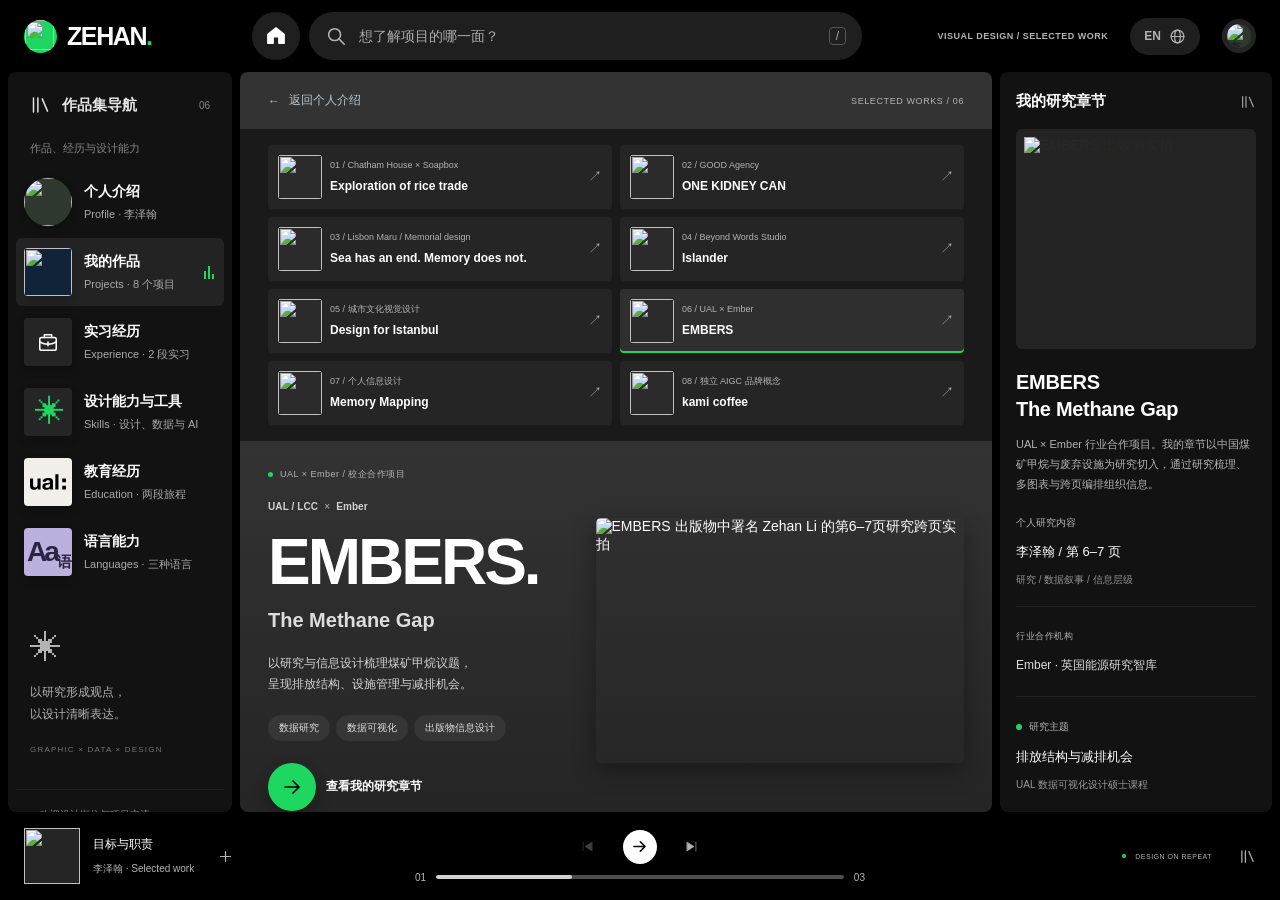
==== ember.html @ 8fc34db2 "Publish portfolio HTML, styles and interactions for GitHub Pages" ====
<!doctype html>
<html lang="zh-CN">
<head>
  <meta charset="UTF-8"><meta name="viewport" content="width=device-width, initial-scale=1">
  <meta name="theme-color" content="#121212">
  <meta name="description" content="EMBERS — The Methane Gap：UAL × Ember 行业合作项目。李泽翰研究中国煤矿甲烷与废弃设施议题，通过比例图、分类比较和地图，组织出版物第6–7页的信息叙事与跨页呈现。">
  <title>EMBERS · Ember 合作信息设计 — 李泽翰</title>
  <link rel="icon" href="./favicon.svg" type="image/svg+xml">
  <link rel="stylesheet" href="./style.css"><link rel="stylesheet" href="./work.css">
  <link rel="stylesheet" href="./spotify.css">
</head>
<body class="work-page ember-project" data-project="ember">
<svg class="icon-defs" xmlns="http://www.w3.org/2000/svg" aria-hidden="true"><defs>
<symbol id="i-home" viewBox="0 0 24 24"><path d="m3 10 9-7 9 7v10H15v-7H9v7H3Z"/></symbol>
<symbol id="i-search" viewBox="0 0 24 24"><circle cx="10.5" cy="10.5" r="6.5"/><path d="m16 16 5 5"/></symbol>
<symbol id="i-arrow" viewBox="0 0 24 24"><path d="M5 12h14m-6-6 6 6-6 6"/></symbol>
<symbol id="i-library" viewBox="0 0 24 24"><path d="M4 4v16M9 4v16m5-15 6 14"/></symbol>
<symbol id="i-globe" viewBox="0 0 24 24"><circle cx="12" cy="12" r="9"/><ellipse cx="12" cy="12" rx="4" ry="9"/><path d="M3 12h18"/></symbol>
<symbol id="i-plus" viewBox="0 0 24 24"><path d="M12 5v14M5 12h14"/></symbol>
<symbol id="i-check" viewBox="0 0 24 24"><path d="m5 12 4 4L19 6"/></symbol>
<symbol id="i-download" viewBox="0 0 24 24"><path d="M12 3v12m-5-5 5 5 5-5M4 16v5h16v-5"/></symbol>
<symbol id="i-share" viewBox="0 0 24 24"><path d="M12 16V3m-5 5 5-5 5 5M4 12v9h16v-9"/></symbol>
<symbol id="i-prev" viewBox="0 0 24 24"><path d="M5 5v14m14-14L8 12l11 7Z"/></symbol>
<symbol id="i-next" viewBox="0 0 24 24"><path d="M19 5v14M5 5l11 7-11 7Z"/></symbol>
<symbol id="i-education" viewBox="0 0 24 24"><path d="m2 9 10-5 10 5-10 5Zm4 3v6q6 4 12 0v-6m4-3v8"/></symbol>
<symbol id="i-person" viewBox="0 0 24 24"><circle cx="12" cy="7" r="4"/><path d="M4 21v-2a8 8 0 0 1 16 0v2"/></symbol>
<symbol id="i-briefcase" viewBox="0 0 24 24"><rect x="3" y="7" width="18" height="14" rx="2"/><path d="M8 7V4h8v3M3 12q9 5 18 0M12 12v4"/></symbol>
</defs></svg>
<a class="skip-link" href="#main">跳至主要内容</a>
<header class="topbar">
  <a class="wordmark" href="./index.html#profile" aria-label="李泽翰，首页"><span class="brand-disc"><img src="./assets/li-zehan-line-logo.png" alt="" width="1254" height="1254"></span>ZEHAN<span class="brand-dot">.</span></a>
  <div class="top-center"><a class="icon-button home-button" href="./index.html#profile" aria-label="回到个人档案"><svg><use href="#i-home"/></svg></a>
  <div class="search-wrap"><svg><use href="#i-search"/></svg><input id="search" type="search" placeholder="搜索作品、能力或联系方式" aria-label="搜索个人档案" autocomplete="off"><kbd>/</kbd><div id="search-results" class="search-results" hidden></div></div></div>
  <div class="top-right"><span class="edition">VISUAL DESIGN / SELECTED WORK</span><button id="language-toggle" class="language-toggle" aria-label="Switch to English">EN <svg><use href="#i-globe"/></svg></button><a class="mini-avatar" href="./index.html#profile" aria-label="个人档案"><img src="./assets/li-zehan-portrait.png" alt="李泽翰" width="1080" height="1208" decoding="async"></a></div>
</header>
<div class="workspace">
<aside class="sidebar" aria-label="网站导航">
  <div class="library-heading"><svg><use href="#i-library"/></svg><span data-en="Portfolio">作品集导航</span><span class="collection-count">06</span></div>
  <div class="sidebar-label" data-en="PORTFOLIO INDEX">作品、经历与设计能力</div>
  <nav class="collection-nav">
    <a href="./index.html#profile" class="collection-item" data-section="profile"><span class="nav-art nav-profile"><img src="./assets/li-zehan-portrait.png" alt="" width="1080" height="1208" decoding="async"></span><span><strong data-en="Profile">个人介绍</strong><small data-en="Profile · Li Zehan">Profile · 李泽翰</small></span></a>
    <a href="./work.html" class="collection-item active" aria-current="page"><span class="nav-art nav-work"><img src="./assets/virtual-water-overview.png" alt=""></span><span><strong data-en="Selected works">我的作品</strong><small data-en="Projects · 8 projects">Projects · 8 个项目</small></span><span class="equalizer" aria-hidden="true"><i></i><i></i><i></i></span></a>
    <a href="./index.html#experience" class="collection-item" data-section="experience"><span class="nav-art nav-experience"><svg aria-hidden="true"><use href="#i-briefcase"/></svg></span><span><strong data-en="Internships">实习经历</strong><small data-en="Experience · 2 roles">Experience · 2 段实习</small></span></a>
    <a href="./index.html#skills" class="collection-item" data-section="skills"><span class="nav-art nav-skills">✳</span><span><strong data-en="Capabilities &amp; tools">设计能力与工具</strong><small data-en="Skills · Design, data & AI">Skills · 设计、数据与 AI</small></span></a>
    <a href="./index.html#education" class="collection-item" data-section="education"><span class="nav-art nav-education nav-ual-official"><img src="./assets/ual-official.svg" alt="UAL"></span><span><strong data-en="Education">教育经历</strong><small data-en="Education · 2 chapters">Education · 两段旅程</small></span></a>
    <a href="./index.html#languages" class="collection-item" data-section="languages"><span class="nav-art nav-languages">Aa<span>语</span></span><span><strong data-en="Languages">语言能力</strong><small data-en="Languages · 3 languages">Languages · 三种语言</small></span></a>
  </nav>
  <div class="sidebar-note"><span class="small-asterisk">✳</span><p data-en="Research-led ideas. Clear visual communication.">以研究形成观点，<br>以设计清晰表达。</p><span>GRAPHIC × DATA × DESIGN</span></div>
  <div class="sidebar-bottom"><span class="live-dot"></span><span data-en="Open to design opportunities.">欢迎设计岗位与项目交流。</span></div>
</aside>
<main id="main" class="main-panel work-main" tabindex="-1">
  <header class="work-page-header"><a href="./index.html" class="back-link"><span>←</span><span data-en="Back to profile">返回个人介绍</span></a><span>SELECTED WORKS / 06</span></header>
<nav id="projects" class="project-switcher" aria-label="作品项目选择"><a href="./work.html"><img src="./assets/virtual-water-overview.png" alt="" width="48" height="48"><span><small>01 / Chatham House × Soapbox</small><strong>Exploration of rice trade</strong></span><span class="project-switch-arrow" aria-hidden="true">↗</span></a><a href="./good-agency.html"><img src="./assets/one-kidney-can-graduate-poster.png" alt="" width="48" height="48"><span><small>02 / GOOD Agency</small><strong>ONE KIDNEY CAN</strong></span><span class="project-switch-arrow" aria-hidden="true">↗</span></a><a href="./lisbon-maru.html"><img src="./assets/lisbon-maru-print-collection-transparent.png" alt="" width="48" height="48"><span><small>03 / Lisbon Maru / Memorial design</small><strong>Sea has an end. Memory does not.</strong></span><span class="project-switch-arrow" aria-hidden="true">↗</span></a><a href="./islander.html"><img src="./assets/islander-cover.png" alt="" width="48" height="48"><span><small>04 / Beyond Words Studio</small><strong>Islander</strong></span><span class="project-switch-arrow" aria-hidden="true">↗</span></a><a href="./istanbul.html"><img src="./assets/istanbul-pattern-system.png" alt="" width="48" height="48"><span><small data-en="05 / Cultural visual design">05 / 城市文化视觉设计</small><strong>Design for Istanbul</strong></span><span class="project-switch-arrow" aria-hidden="true">↗</span></a><a href="./ember.html" class="active" aria-current="page"><img src="./assets/ember-research-spread.png" alt="" width="48" height="48"><span><small data-en="06 / UAL × Ember">06 / UAL × Ember</small><strong>EMBERS</strong></span><span class="project-switch-arrow" aria-hidden="true">↗</span></a><a href="./memory.html"><img src="./assets/memory-geography-poster.png" alt="" width="48" height="48"><span><small data-en="07 / Personal information design">07 / 个人信息设计</small><strong>Memory Mapping</strong></span><span class="project-switch-arrow" aria-hidden="true">↗</span></a><a href="./kami-coffee.html"><img src="./assets/kami-coffee-cup.png" alt="" width="48" height="48"><span><small data-en="08 / Independent AIGC brand concept">08 / 独立 AIGC 品牌概念</small><strong>kami coffee</strong></span><span class="project-switch-arrow" aria-hidden="true">↗</span></a></nav>
  <section class="project-hero" aria-labelledby="project-title"><div class="project-heading"><span class="project-label"><i></i><span data-en="UAL × EMBER / INDUSTRY COLLABORATION">UAL × Ember / 校企合作项目</span></span><div class="collaboration-partners"><span>UAL / LCC</span><i>×</i><span>Ember</span></div><h1 id="project-title">EMBERS<span>.</span></h1><p class="ember-subtitle">The Methane Gap</p><p class="project-hero-zh" data-en="Research-led information design exploring coal mine methane, emissions structures and opportunities for monitoring and mitigation.">以研究与信息设计梳理煤矿甲烷议题，<br>呈现排放结构、设施管理与减排机会。</p><div class="project-tags"><span data-en="Data research">数据研究</span><span data-en="Data visualisation">数据可视化</span><span data-en="Editorial information design">出版物信息设计</span></div><a class="project-cta" href="#overview"><svg><use href="#i-arrow"/></svg><span data-en="Explore my research chapter">查看我的研究章节</span></a></div><div class="project-hero-art"><img src="./assets/ember-research-spread.png" alt="EMBERS 出版物中署名 Zehan Li 的第6–7页研究跨页实拍" fetchpriority="high" decoding="async" width="2560" height="1707"></div><span class="hero-bottom-note">LI ZEHAN / RESEARCH × DATA × EDITORIAL DESIGN</span></section>
  <nav class="project-chapter-nav" aria-label="项目章节"><a href="#overview" class="active" data-chapter="overview"><span>01</span><span data-en="Brief &amp; role">目标与职责</span></a><a href="#process" data-chapter="process"><span>02</span><span data-en="Design decisions">设计方法</span></a><a href="#outcomes" data-chapter="outcomes"><span>03</span><span data-en="Deliverables">交付成果</span></a></nav>
  <div class="project-body">
    <section id="overview" class="case-section" aria-labelledby="overview-title"><div class="section-heading"><div><span class="eyebrow">01 / RESEARCH INTO VISUAL COMMUNICATION</span><h2 id="overview-title" data-en="Turn an energy research topic into a clear reading journey">把能源研究议题，转化为清晰的阅读路径</h2></div></div>
    <div class="case-intro"><p class="case-lead" data-en="For the UAL × Ember collaboration, I researched coal mine methane in China and the role of abandoned facilities. My chapter appears on pages 6–7 of EMBERS — The Methane Gap, a collaborative publication.">在 UAL 与 Ember 的行业合作项目中，我研究中国煤矿甲烷及废弃设施相关议题。我的研究章节收录于合作出版物《EMBERS — The Methane Gap》第 6–7 页。</p><p data-en="The chapter connects a global overview with facility categories and provincial patterns, then introduces monitoring and mitigation opportunities. Proportion charts, a category comparison and a map organise the evidence into a coherent editorial sequence.">章节从全球概况进入设施类别与省域分布，再引出监测及减排管理机会。通过比例图、分类对比图与地图协同组织信息，将外部研究资料转化为读者可逐步理解的视觉内容。</p></div>
    <dl class="project-specs"><div><dt data-en="PROJECT CONTEXT">项目背景</dt><dd data-en="UAL × Ember industry collaboration">UAL × Ember 校企合作</dd></div><div><dt data-en="MY RESEARCH">本人研究内容</dt><dd data-en="China’s coal mine methane &amp; abandoned facilities">中国煤矿甲烷与废弃设施</dd></div><div><dt data-en="PERSONAL CHAPTER">个人章节</dt><dd data-en="EMBERS — The Methane Gap / pp. 6–7">EMBERS — The Methane Gap / 第 6–7 页</dd></div><div><dt data-en="VISUAL APPROACH">视觉呈现</dt><dd data-en="Proportion charts · Category comparison · Map">比例图 / 分类比较 / 地图</dd></div><div><dt data-en="DESIGN FOCUS">设计侧重</dt><dd data-en="Research synthesis · Chart coordination · Editorial hierarchy">研究梳理 / 多图表协同 / 跨页信息层级</dd></div><div><dt data-en="COURSE">课程背景</dt><dd>MA Design for Data Visualisation / UAL</dd></div></dl>
    <article class="ember-partner"><div><span class="eyebrow">INDUSTRY PARTNER</span><h3 data-en="Ember · Energy research think tank">Ember · 英国能源研究智库</h3></div><p data-en="Ember is an independent, not-for-profit global energy think tank. It uses data analysis and policy research to accelerate the clean energy transition, with work spanning electricity systems and coal mine methane.">Ember 是一家面向全球开展研究的独立非营利能源智库，运用数据分析与政策研究推动清洁能源转型，研究涵盖电力系统和煤矿甲烷等议题。</p><a class="text-link" href="https://ember-energy.org/about/" target="_blank" rel="noopener noreferrer" data-en="About Ember · Official website ↗">了解 Ember · 机构官网 ↗</a></article>
    <article class="contribution-card"><span class="eyebrow">MY CONTRIBUTION / ZEHAN LI</span><h3 data-en="Connect research, charts and editorial communication">连接研究资料、图表与出版物表达</h3><p data-en="My contribution centres on the research chapter credited to Zehan Li: structuring the topic and connecting proportions, categories and geography across a two-page layout. The publication photographs show this chapter within the wider collaboration.">我的贡献聚焦署名 Zehan Li 的研究章节：梳理议题结构，将比例、类别与地理线索组织为跨页内容。通过这次行业命题实践，我进一步积累了研究信息转译、多图表协同与出版物视觉沟通经验。</p><ul><li data-en="Research synthesis">研究梳理</li><li data-en="Visual data storytelling">数据视觉叙事</li><li data-en="Information hierarchy">信息层级</li><li data-en="Editorial communication">出版物沟通</li></ul></article>
    <div class="ember-research" id="research-data"><div class="section-heading"><h3 data-en="Research focus: emissions structures &amp; mitigation opportunities">研究切入：排放结构与减排机会</h3></div><p data-en="The research considers China within the global coal mine methane picture and examines the structure of abandoned facilities, using these relationships to frame questions about monitoring and emissions management.">研究将中国相关数据放入全球煤矿甲烷背景，结合废弃设施的类别构成，梳理排放监测与设施管理的研究线索。</p><dl class="ember-research-numbers"><div><dt data-en="Nine countries’ share of global coal mine methane / 2024">九个国家占全球煤矿甲烷排放的比例 / 2024</dt><dd><div class="ember-donut"><svg viewBox="0 0 120 120" aria-hidden="true" focusable="false"><circle class="donut-track" cx="60" cy="60" r="48"/><circle class="donut-fill" cx="60" cy="60" r="48" pathLength="100" stroke-dasharray="91 9" transform="rotate(-90 60 60)"/></svg><span class="donut-value">91%</span></div></dd></div><div><dt data-en="China’s share of global coal mine methane in the project research / 2024">项目研究中中国占全球煤矿甲烷排放的比例 / 2024</dt><dd><div class="ember-donut"><svg viewBox="0 0 120 120" aria-hidden="true" focusable="false"><circle class="donut-track" cx="60" cy="60" r="48"/><circle class="donut-fill" cx="60" cy="60" r="48" pathLength="100" stroke-dasharray="16 84" transform="rotate(-90 60 60)"/></svg><span class="donut-value">16%</span></div></dd></div><div><dt data-en="Share of China’s methane emissions attributed to abandoned facilities in the research">研究资料中废弃设施占中国甲烷排放的比例</dt><dd><div class="ember-donut"><svg viewBox="0 0 120 120" aria-hidden="true" focusable="false"><circle class="donut-track" cx="60" cy="60" r="48"/><circle class="donut-fill" cx="60" cy="60" r="48" pathLength="100" stroke-dasharray="10 90" transform="rotate(-90 60 60)"/></svg><span class="donut-value">10%</span></div></dd></div><div><dt data-en="Coal mines’ share of China’s abandoned sites in the research">研究资料中中国废弃设施里煤矿的比例</dt><dd><div class="ember-donut"><svg viewBox="0 0 120 120" aria-hidden="true" focusable="false"><circle class="donut-track" cx="60" cy="60" r="48"/><circle class="donut-fill" cx="60" cy="60" r="48" pathLength="100" stroke-dasharray="99 1" transform="rotate(-90 60 60)"/></svg><span class="donut-value">99%</span></div></dd></div></dl><div class="ember-donut-legend"><span><i class="legend-share" aria-hidden="true"></i><span data-en="Shown share">标示占比</span></span><span><i class="legend-remainder" aria-hidden="true"></i><span data-en="Remainder">其余部分</span></span></div><p class="ember-data-source" data-en="Research references: Ember (2024); IEA (2024).">研究资料：Ember（2024）；IEA（2024）。</p></div></section>
    <section id="process" class="case-section" aria-labelledby="process-title"><div class="section-heading"><div><span class="eyebrow">02 / DESIGN DECISIONS</span><h2 id="process-title" data-en="Let each chart answer a specific question">让每一种图表，回应一个具体问题</h2></div></div>
<div class="process-track"><span>01</span><div><h3 data-en="Structure the research narrative">梳理研究叙事</h3><p data-en="The sequence moves from the global picture to facility structures, provincial patterns and management opportunities, building context before comparison.">将议题组织为「全球背景—设施结构—省域线索—管理机会」，让读者先建立整体认知，再进入具体比较与讨论。</p></div><small>STRUCTURE</small></div>
<div class="process-track"><span>02</span><div><h3 data-en="Give each chart a distinct role">协调不同图表的分工</h3><p data-en="Proportion charts show shares; a category comparison reveals facility composition; a map connects the provincial patterns in Shanxi, Inner Mongolia and Shaanxi. The formats work together rather than repeat the same message.">以环形图呈现比例关系，用分类对比图呈现不同设施构成，再通过地图连接山西、内蒙古与陕西等省域线索，让图表之间形成互补。</p></div><small>VISUALISE</small></div>
<div class="process-track"><span>03</span><div><h3 data-en="Build a two-page information hierarchy">建立跨页信息层级</h3><p data-en="Headings, introductions, charts and captions create a reading hierarchy. The left page establishes context and categories; the right page develops geography and management questions, connected by consistent colour and layout.">以标题、导语、图表与注释组织阅读。左页聚焦背景与类别比较，右页呈现省域分布与后续思考，通过统一色彩和版式保持章节连贯。</p></div><small>EDITORIAL</small></div>
<div class="process-track"><span>04</span><div><h3 data-en="Connect observations with practical questions">连接观察与管理议题</h3><p data-en="The conclusion connects the visual observations with emissions monitoring, abandoned-site management and mitigation potential, making the research accessible for discussion.">围绕排放监测、废弃设施管理与减排潜力展开结论，将研究观察转化为可理解、可讨论的信息内容。</p></div><small>COMMUNICATE</small></div>
</section><section id="outcomes" class="case-section" aria-labelledby="outcomes-title"><div class="section-heading"><div><span class="eyebrow">03 / PUBLICATION IN CONTEXT</span><h2 id="outcomes-title" data-en="My research chapter within the collaborative publication">合作出版物中的个人研究章节</h2></div><span class="section-counter" data-en="2 photographs">2 幅实拍</span></div><p class="gallery-description" data-en="Photographs of the chapter credited to Zehan Li on pages 6–7, alongside the wider EMBERS publication. Select an image to view it larger.">署名 Zehan Li 的第 6–7 页研究章节及合作出版物实拍。点击图片，可放大查看。</p><div class="outcome-gallery ember-gallery"><figure class="outcome-frame gallery-wide"><button class="gallery-image-button" data-image="./assets/ember-research-spread.png" aria-label="放大查看：个人研究章节：比例、类别与省域分布的跨页呈现"><img src="./assets/ember-research-spread.png" alt="个人研究章节：比例、类别与省域分布的跨页呈现" loading="lazy" decoding="async"><span class="zoom-affordance">↗</span></button><figcaption><span>01 / MY CHAPTER / PP. 6–7</span><span data-en="My chapter: proportions, categories and provincial patterns">个人研究章节：比例、类别与省域分布的跨页呈现</span></figcaption></figure><figure class="outcome-frame gallery-wide"><button class="gallery-image-button" data-image="./assets/ember-publication-in-context.png" aria-label="放大查看：研究章节与 EMBERS 合作出版物的实拍展示"><img src="./assets/ember-publication-in-context.png" alt="研究章节与 EMBERS 合作出版物的实拍展示" loading="lazy" decoding="async"><span class="zoom-affordance">↗</span></button><figcaption><span>02 / COLLABORATIVE PUBLICATION</span><span data-en="My chapter within the EMBERS collaborative publication">研究章节与 EMBERS 合作出版物的实拍展示</span></figcaption></figure></div></section><div class="project-end"><a class="text-link" href="./islander.html" data-en="Explore the Beyond Words Studio project ↗">查看 Beyond Words Studio 项目 ↗</a><a href="./index.html#contact" class="outline-button"><span data-en="Discuss design opportunities">交流设计机会</span><svg><use href="#i-arrow"/></svg></a></div>    <footer class="page-footer"><div class="footer-mark">ZEHAN<span>.</span></div><p data-en="From research and concepts to visual outcomes.">从研究与概念，到可见的设计成果。</p><span>© <span id="year">2026</span> LI ZEHAN<span class="footer-divider">/</span>SELECTED WORKS</span></footer>
  </div>
</main>
<aside class="about-panel project-aside" aria-labelledby="about-title"><div class="about-panel-heading"><h2 id="about-title" data-en="My research chapter">我的研究章节</h2><svg><use href="#i-library"/></svg></div><div class="about-cover"><img src="./assets/ember-publication-in-context.png" alt="EMBERS 出版物实拍" decoding="async"></div><h3>EMBERS<br>The Methane Gap</h3><p class="about-description" data-en="A UAL × Ember industry collaboration. My chapter explores China’s coal mine methane and abandoned facilities through research synthesis, charts and a two-page editorial sequence.">UAL × Ember 行业合作项目。我的章节以中国煤矿甲烷与废弃设施为研究切入，通过研究梳理、多图表与跨页编排组织信息。</p><div class="about-detail"><span data-en="PERSONAL CONTRIBUTION">个人研究内容</span><strong data-en="Li Zehan / Pages 6–7">李泽翰 / 第 6–7 页</strong><small data-en="Research · Data storytelling · Editorial hierarchy">研究 / 数据叙事 / 信息层级</small></div><div class="partner-summary"><span data-en="INDUSTRY PARTNER">行业合作机构</span><strong data-en="Ember · Energy research think tank">Ember · 英国能源研究智库</strong></div><div class="current-chapter"><div><span class="live-dot"></span><span data-en="RESEARCH THEME">研究主题</span></div><strong data-en="Emissions structures &amp; mitigation opportunities">排放结构与减排机会</strong><p data-en="MA Design for Data Visualisation / UAL">UAL 数据可视化设计硕士课程</p></div><a class="download-button" href="#outcomes"><svg><use href="#i-arrow"/></svg><span data-en="View the publication">查看出版物展示</span><span>↗</span></a></aside></div><footer class="reading-bar" aria-label="项目浏览进度"><div class="now-reading"><div class="tiny-cover"><img src="./assets/ember-research-spread.png" alt="" width="1800" height="1800" decoding="async"></div><div><strong id="reading-title">目标与职责</strong><small data-en="Li Zehan · Selected work">李泽翰 · Selected work</small></div><button id="footer-save" class="icon-button" aria-label="收藏项目" aria-pressed="false"><svg><use href="#i-plus"/></svg></button></div><div class="reading-controls"><div class="control-buttons"><button id="previous-section" class="icon-button" aria-label="上一节"><svg><use href="#i-prev"/></svg></button><button id="next-section" class="next-button" aria-label="浏览下一节"><svg><use href="#i-arrow"/></svg></button><button id="last-section" class="icon-button" aria-label="跳至成果展示"><svg><use href="#i-next"/></svg></button></div><div class="reading-progress"><span id="section-number">01</span><div class="progress-track"><div id="progress-fill"></div></div><span>03</span></div></div><div class="bar-caption"><span class="live-dot"></span><span data-en="DESIGN ON REPEAT">DESIGN ON REPEAT</span><svg><use href="#i-library"/></svg></div></footer>
<nav class="mobile-nav" aria-label="移动端导航"><a href="./index.html"><svg><use href="#i-person"/></svg><span data-en="Profile">个人</span></a><a href="./work.html" class="active" aria-current="page"><svg><use href="#i-library"/></svg><span data-en="Work">作品</span></a><a href="./index.html#experience"><svg><use href="#i-briefcase"/></svg><span data-en="Internships">实习</span></a><a href="./index.html#education"><svg><use href="#i-education"/></svg><span data-en="Education">教育</span></a><a href="./index.html#languages"><svg><use href="#i-globe"/></svg><span data-en="Languages">语言</span></a></nav><div id="toast" class="toast" role="status" aria-live="polite"></div><dialog id="image-dialog"><button class="dialog-close" id="close-image" aria-label="关闭图片">×</button><img id="lightbox-image" alt=""><p id="lightbox-caption"></p></dialog><script src="./work.js"></script></body></html>
---- style.css ----
@charset "UTF-8";
:root{--bg:#000;--panel:#121212;--surface:#181818;--hover:#282828;--text:#fff;--muted:#b3b3b3;--green:#1ed760;--font:"Helvetica Neue",Arial,"PingFang SC","Microsoft YaHei",sans-serif}
*{box-sizing:border-box}html{scroll-behavior:smooth;scroll-padding-top:24px}body{margin:0;background:var(--bg);color:var(--text);font-family:var(--font);font-size:14px;-webkit-font-smoothing:antialiased}button,input,a{-webkit-tap-highlight-color:transparent}button,input{font:inherit}button,a{touch-action:manipulation}button{cursor:pointer;color:inherit}a{color:inherit;text-decoration:none}button{border:0;background:none}svg{width:22px;height:22px;fill:none;stroke:currentColor;stroke-width:1.7;stroke-linecap:round;stroke-linejoin:round;flex-shrink:0}button:focus-visible,a:focus-visible,input:focus-visible{outline:2px solid var(--green);outline-offset:5px}button:disabled{opacity:.35;cursor:default}button:not(:disabled),a{transition:background-color .18s,color .18s,transform .18s}button:not(:disabled):active{transform:scale(.97)}.icon-defs{position:absolute;width:0;height:0;overflow:hidden}.skip-link{position:fixed;top:-70px;left:16px;background:var(--green);color:#000;padding:14px;z-index:100}.skip-link:focus{top:8px}.topbar{height:76px;display:flex;align-items:center;padding:0 24px;gap:24px}.wordmark{font-size:25px;letter-spacing:-1.5px;font-weight:900;display:flex;align-items:center;min-width:221px}.brand-dot{color:var(--green)}.brand-disc{height:33px;width:33px;border-radius:50%;background:var(--green);margin-right:10px;display:flex;flex-direction:column;align-items:center;justify-content:center;gap:3px;transform:rotate(-18deg)}.brand-disc i{width:18px;height:3px;border-radius:100%;background:#000}.brand-disc i:nth-child(2){width:14px}.brand-disc i:nth-child(3){width:10px}.top-center{display:flex;align-items:center;gap:9px;flex:1;max-width:560px}.icon-button{width:42px;height:42px;display:inline-flex;align-items:center;justify-content:center;color:var(--muted);border-radius:50%;flex-shrink:0}.icon-button:hover{color:#fff;background:#ffffff10}.home-button{width:46px;height:46px;background:#1f1f1f;color:#fff}.home-button svg{fill:currentColor;stroke-width:1.3}.search-wrap{position:relative;display:flex;align-items:center;width:100%;height:46px;background:#1f1f1f;border-radius:50px;padding:0 16px;gap:10px;box-shadow:inset 0 0 0 1px transparent}.search-wrap:focus-within{box-shadow:inset 0 0 0 2px #fff}.search-wrap>svg{color:#b3b3b3}.search-wrap input{border:none;background:none;outline:none;color:white;min-width:0;width:100%;font-size:13px}.search-wrap input:focus-visible{outline:none}.search-wrap input::placeholder{color:#aaa}.search-wrap kbd{font:12px var(--font);border:1px solid #555;border-radius:4px;color:#aaa;padding:1px 6px}.search-results{position:absolute;z-index:20;top:54px;left:0;right:0;background:#282828;border-radius:8px;padding:8px;box-shadow:0 8px 24px #0009}.search-result{display:block;padding:12px;border-radius:5px;font-size:13px}.search-result:hover{background:#ffffff14}.search-empty{padding:12px;color:var(--muted);font-size:13px}.top-right{display:flex;align-items:center;gap:22px;margin-left:auto}.edition{font-size:9px;font-weight:600;color:#8d8d8d;letter-spacing:1.2px;white-space:nowrap}.language-toggle{display:flex;align-items:center;gap:8px;font-size:11px;font-weight:700;padding:10px 0;color:#b3b3b3}.language-toggle svg{width:17px;height:17px}.language-toggle:hover{color:white}.mini-avatar{width:34px;height:34px;border-radius:50%;border:5px solid #242424;background:#cac3b3;color:#242424;font-size:14px;font-weight:800;display:grid;place-items:center}.workspace{display:grid;grid-template-columns:238px minmax(0,1fr) 264px;gap:8px;padding:0 8px;height:calc(100dvh - 162px);min-height:480px}.sidebar,.main-panel,.about-panel{background:var(--panel);border-radius:8px}.sidebar{padding:24px 12px;display:flex;flex-direction:column;overflow:auto}.library-heading{display:flex;align-items:center;gap:11px;color:#e5e5e5;padding:0 10px;font-size:14px;font-weight:700}.library-heading svg{width:21px}.collection-count{margin-left:auto;font-size:10px;color:#858585;font-weight:400}.sidebar-label{font-size:10px;color:#868686;padding:27px 10px 13px;letter-spacing:1px}.collection-nav{display:flex;flex-direction:column;gap:5px}.collection-item{display:flex;align-items:center;gap:11px;border-radius:5px;padding:9px 8px;min-height:68px}.collection-item:hover{background:#202020}.collection-item.active{background:#242424}.collection-item strong{display:block;font-size:13px;letter-spacing:.1px;font-weight:600}.collection-item small{display:block;font-size:10px;color:#aaa;margin-top:8px}.collection-item.active strong{color:var(--green)}.nav-art{width:46px;height:46px;flex-shrink:0;overflow:hidden;display:flex;align-items:center;justify-content:center;position:relative;font-weight:900;line-height:1;letter-spacing:-3px}.nav-profile{background:#d4d0c6;color:#303630;font-size:38px}.nav-profile span{font-size:30px;transform:translate(-4px,6px)}.nav-education{background:#c3492e;color:#101010;font-size:23px;letter-spacing:-2px}.nav-education span{font-size:17px;align-self:flex-end;margin-bottom:10px}.nav-languages{background:#bcb0de;color:#2d2241;font-size:28px}.nav-languages span{font-size:15px;transform:translateY(9px)}.equalizer{margin-left:auto;display:flex;align-items:flex-end;gap:2px;height:13px;padding-right:2px}.equalizer i{background:var(--green);width:2px;height:8px;transform-origin:center bottom;animation:music-bounce .86s ease-in-out infinite}.equalizer i:nth-child(2){height:13px;animation-duration:1.13s;animation-delay:-.38s}.equalizer i:nth-child(3){height:5px;animation-duration:.71s;animation-delay:-.19s}.sidebar-note{margin-top:auto;padding:46px 12px 34px}.small-asterisk{font-size:42px;line-height:1;color:#d2d2c9}.sidebar-note p{font-size:13px;line-height:1.9;color:#b3b3b3;margin:18px 0 14px}.sidebar-note>span:last-child{font-size:8px;letter-spacing:1.2px;color:#747474}.sidebar-bottom{border-top:1px solid #ffffff10;padding:18px 10px 0;display:flex;align-items:center;gap:8px;font-size:10px;color:#888}.live-dot{width:6px;height:6px;background:var(--green);border-radius:50%;display:inline-block;flex-shrink:0}.main-panel{overflow-y:auto;scroll-behavior:smooth;scrollbar-width:thin;scrollbar-color:#ffffff25 transparent;position:relative;isolation:isolate}.profile-section{background:linear-gradient(135deg,#4a5147 0%,#3e453c 50%,#2e342d 100%);position:relative;overflow:hidden}.section-topline{display:flex;justify-content:space-between;padding:24px 28px 0;color:#d7dbd1;font-size:8px;letter-spacing:2px}.profile-hero{display:flex;align-items:center;gap:27px;padding:40px 28px 36px;min-height:308px}.profile-art{width:205px;height:205px;flex-shrink:0;background:#d8d4c9;position:relative;color:#232c25;overflow:hidden;box-shadow:0 8px 28px #0005;transform:rotate(-3deg)}.art-grid{position:absolute;inset:0;background-image:linear-gradient(#303a2c12 1px,transparent 1px),linear-gradient(90deg,#303a2c12 1px,transparent 1px);background-size:25.6px 25.6px}.art-corner{position:absolute;top:12px;left:13px;font-size:7px;font-weight:700;line-height:1.4;letter-spacing:.5px}.art-letter{position:absolute;top:32px;left:15px;font-size:162px;line-height:.9;letter-spacing:-30px;font-weight:900;transform:scaleX(1.12) rotate(-7deg)}.art-letter span{font-style:italic;font-size:132px;display:inline-block;transform:translate(-2px,16px)}.art-bottom{position:absolute;bottom:11px;left:12px;right:12px;display:flex;justify-content:space-between;font-size:7px;font-weight:700;letter-spacing:.5px}.hero-copy{min-width:0;flex:1}.profile-type{display:flex;align-items:center;gap:7px;font-size:11px;font-weight:500;letter-spacing:1.5px;color:#e0e6dc}.status-spark{font-size:19px;line-height:1;color:#dbe5d5}.hero-copy h1{font-size:clamp(44px,5.3vw,85px);font-weight:800;letter-spacing:-3px;line-height:1.1;margin:13px 0 6px;white-space:nowrap}.name-period{color:#d5dbcb}.roman-name{font-size:11px;letter-spacing:4px;font-weight:700;color:#e0e4dc;margin:0 0 17px}.hero-description{font-size:12px;color:#e2e6dc;line-height:1.9;margin:0 0 17px;letter-spacing:.5px}.hero-meta{display:flex;align-items:center;flex-wrap:wrap;gap:8px;font-size:10px;color:#d8ded4}.hero-meta strong{font-weight:600;color:#fff}.main-body{padding:0 28px;background:linear-gradient(#242b2244 0%,#121212 210px)}.profile-actions{display:flex;align-items:center;gap:15px;padding:23px 0 26px}.explore-button{width:53px;height:53px;display:grid;place-items:center;border-radius:50%;background:var(--green);color:#000;box-shadow:0 8px 24px #0004}.explore-button svg{width:28px;height:28px;stroke:none;fill:currentColor;margin-left:-3px}.explore-button:hover{background:#3be477;transform:scale(1.05)}.outline-button{display:inline-flex;align-items:center;justify-content:center;gap:8px;border:1px solid #727272;border-radius:9999px;padding:10px 17px;font-size:11px;font-weight:700;letter-spacing:.5px}.outline-button svg{width:15px;height:15px}.outline-button:hover{border-color:#fff;transform:scale(1.02)}.outline-button[aria-pressed=true]{color:var(--green);border-color:#547c57}.action-note{margin-left:auto;color:#93998f;font-size:10px;letter-spacing:.6px}.facts-section{display:grid;grid-template-columns:1.45fr .75fr .8fr 1fr;gap:10px;border-bottom:1px solid #ffffff12;padding:0 0 24px;margin-bottom:32px}.fact>span{display:block;font-size:9px;color:#a5a8a0;margin-bottom:11px;letter-spacing:1.4px}.fact strong{font-size:13px;font-weight:500;letter-spacing:.5px}.section-heading{display:flex;align-items:flex-end;justify-content:space-between;gap:12px;margin-bottom:22px}.eyebrow{display:block;font-size:8px;letter-spacing:2px;color:#8b8b8b;font-weight:500;margin-bottom:10px}.section-heading h2{font-size:21px;line-height:1.3;margin:0;font-weight:700;letter-spacing:-.4px}.section-counter{font-size:9px;color:#989898;white-space:nowrap;margin-bottom:3px;letter-spacing:.5px}.education-section{scroll-margin-top:24px}.education-table{width:100%}.table-heading,.education-row{display:grid;grid-template-columns:24px minmax(180px,1fr) 153px 54px;align-items:center;gap:8px}.table-heading{padding:0 10px 11px;color:#939393;font-size:8px;letter-spacing:1px;border-bottom:1px solid #ffffff16}.education-row{text-align:left;width:100%;padding:13px 10px;border-radius:5px;min-height:82px}.education-row:hover{background:#ffffff0d}.track-number{font-size:11px;color:#989898;font-variant-numeric:tabular-nums}.degree-info{display:flex;align-items:center;gap:12px;min-width:0}.degree-art{display:flex;flex-direction:column;justify-content:space-between;width:46px;height:48px;padding:5px;flex-shrink:0;color:#131313;box-shadow:0 3px 10px #0004}.bachelor-art{background:#c64d31}.master-art{background:#b2bbd0}.degree-art b{font-size:15px;line-height:1;letter-spacing:-1px}.degree-art>span{font-size:6px;letter-spacing:.7px;line-height:1.3}.degree-info strong{display:block;font-size:12px;font-weight:500;margin-bottom:8px;white-space:nowrap}.degree-info small{display:block;font-size:9px;color:#a3a3a3}.degree-date{font-size:9px;color:#acacac;font-variant-numeric:tabular-nums}.degree-status{font-size:10px;color:#acacac;text-align:right;white-space:nowrap}.degree-status.current{display:flex;align-items:center;justify-content:flex-end;gap:5px;color:var(--green)}.degree-status i{height:5px;width:5px;background:currentColor;border-radius:50%;flex-shrink:0}.education-footnote{margin:4px 0 0 43px;font-size:8px;color:#868686;letter-spacing:.3px}.languages-section{margin-top:36px;scroll-margin-top:25px}.language-grid{display:grid;grid-template-columns:repeat(3,minmax(0,1fr));gap:16px}.language-card{min-width:0;padding:0 0 11px;border-radius:6px;transition:background .2s}.language-art{width:100%;aspect-ratio:1.1;position:relative;overflow:hidden;padding:11px;box-shadow:0 8px 20px #0003}.language-art-meta{font-size:7px;letter-spacing:1px;font-weight:600;position:absolute;top:12px;left:12px}.language-art-footer{position:absolute;left:12px;bottom:11px;font-size:6px;letter-spacing:.6px;font-weight:700}.language-art b{font-weight:800;font-size:60px;letter-spacing:-6px;line-height:1;position:absolute;top:29%;left:13%}.language-art b>span{display:inline-block;transform:translateY(23px)}.language-art b>i{font-size:31px;font-style:normal;position:absolute;top:54%;right:-28px}.mandarin-art{background:#c1c9a4;color:#233526}.mandarin-art:after{content:"";width:160px;height:160px;border:1px solid #23352620;border-radius:50%;position:absolute;left:-52px;bottom:-77px;box-shadow:0 0 0 13px #23352608,0 0 0 28px #23352606}.english-art{background:#a79bc5;color:#2d2043}.english-art b{font-size:80px;top:22%;left:8%;letter-spacing:-7px;font-weight:800;transform:rotate(-9deg)}.english-art b span{display:block;transform:translate(26px,-17px)}.english-art:after{content:"✳";font-size:68px;font-weight:300;position:absolute;right:8px;bottom:28px;opacity:.2}.cantonese-art{background:#c9754d;color:#321b11}.cantonese-art b{transform:rotate(-8deg)}.cantonese-art:after{content:"";width:140%;height:30px;border-top:1px solid #351a1322;border-bottom:1px solid #351a1322;position:absolute;bottom:34px;left:-20%;transform:rotate(-28deg)}.language-card h3{margin:15px 0 6px;font-size:13px;font-weight:600}.language-card p{margin:0;font-size:10px;color:#a3a3a3}.contact-section{margin-top:38px;border-top:1px solid #ffffff12;padding-top:30px;scroll-margin-top:22px}.contact-grid{display:grid;grid-template-columns:1fr 1fr;gap:8px 20px}.contact-item{display:flex;justify-content:space-between;align-items:center;padding:11px 0;border-bottom:1px solid #ffffff0d;min-width:0;gap:4px}.contact-item a{min-width:0}.contact-item small{display:block;font-size:8px;letter-spacing:1px;color:#999;margin-bottom:7px}.contact-item strong{font-size:11px;font-weight:500;overflow-wrap:anywhere}.contact-item a:hover strong{color:var(--green);text-decoration:underline}.copy-button{width:32px;height:32px;display:grid;place-items:center;color:#999;border-radius:50%;flex-shrink:0}.copy-button:hover{background:#ffffff15;color:#fff}.copy-button svg{width:15px;height:15px}.page-footer{margin:40px 0 0;padding:30px 0 34px;border-top:1px solid #ffffff15}.footer-mark{font-size:23px;letter-spacing:-1px;font-weight:900}.footer-mark>span{color:var(--green)}.page-footer p{font-size:10px;color:#aaa;letter-spacing:.5px;margin:10px 0 28px}.page-footer>span{font-size:7px;letter-spacing:1px;color:#777}.footer-divider{margin:0 12px}.about-panel{padding:22px 18px;overflow:auto;scrollbar-width:thin;scrollbar-color:#ffffff25 transparent}.about-panel-heading{display:flex;align-items:center;justify-content:space-between;margin-bottom:21px}.about-panel-heading h2{font-size:12px;margin:0;font-weight:600}.about-panel-heading svg{width:16px;height:16px;color:#aaa}.about-cover{height:224px;position:relative;background:#c3b9a8;overflow:hidden;color:#272a25}.about-cover>span{position:absolute;left:16px;top:33px;font-size:40px;line-height:.98;font-weight:800;letter-spacing:-2px}.about-cover em{font-family:Georgia,serif;font-weight:400;font-size:48px;letter-spacing:-3px}.about-cover>small{position:absolute;bottom:14px;left:15px;font-size:6px;letter-spacing:1.2px;z-index:1}.orbit{position:absolute;border:1px solid #555e4566;border-radius:50%;width:260px;height:120px;transform:rotate(-53deg);right:-108px;top:105px}.orbit-two{transform:rotate(-36deg)}.orbit-three{transform:rotate(-18deg)}.about-panel h3{font-size:18px;letter-spacing:-.5px;margin:24px 0 13px}.about-description{font-size:11px;line-height:1.95;color:#acacac;margin:0}.about-detail{margin-top:27px;border-bottom:1px solid #ffffff13;padding-bottom:21px}.about-detail>span{display:block;font-size:8px;color:#8d8d8d;letter-spacing:1px;margin-bottom:12px}.about-detail strong{font-size:12px;display:block;font-weight:500;margin-bottom:7px}.about-detail small{font-size:8px;color:#929292}.current-chapter{margin-top:23px}.current-chapter>div{display:flex;align-items:center;gap:7px;font-size:8px;letter-spacing:1px;color:#b3b3b3}.current-chapter>strong{font-size:12px;font-weight:500;display:block;margin-top:13px}.current-chapter p{font-size:9px;color:#999;margin:8px 0 23px}.download-button{display:flex;align-items:center;justify-content:center;gap:8px;width:100%;background:#252525;padding:12px 9px;border-radius:40px;font-size:10px;font-weight:600}.download-button svg{width:14px;height:14px}.download-button>span:last-child{margin-left:auto;margin-right:6px;color:#aaa}.download-button:hover{background:#333}.reading-bar{height:86px;display:grid;grid-template-columns:1fr 1.3fr 1fr;align-items:center;padding:0 24px;gap:30px}.now-reading{display:flex;align-items:center;gap:13px;min-width:0}.tiny-cover{width:47px;height:47px;display:flex;align-items:center;justify-content:center;background:#d8d4c9;color:#283329;font-size:38px;line-height:1;letter-spacing:-10px;font-weight:800;padding-right:10px;flex-shrink:0}.tiny-cover>span{font-size:29px;transform:translateY(6px)}.now-reading strong{font-size:11px;font-weight:500;display:block;margin-bottom:6px}.now-reading small{font-size:8px;color:#929292;white-space:nowrap}.now-reading .icon-button{width:28px;height:28px;margin-left:4px}.now-reading .icon-button svg{width:17px;height:17px}.reading-controls{max-width:450px;width:100%;justify-self:center}.control-buttons{display:flex;justify-content:center;gap:18px;align-items:center}.control-buttons>.icon-button{width:26px;height:26px}.control-buttons>.icon-button svg{width:15px;height:15px;fill:currentColor;stroke-width:1px}.next-button{height:29px;width:29px;display:grid;place-items:center;border-radius:50%;background:#fff;color:#000}.next-button:hover{transform:scale(1.08);background:var(--green)}.next-button svg{width:19px;height:19px;stroke-width:2}.reading-progress{display:flex;align-items:center;gap:10px;margin-top:8px;color:#858585;font-size:7px}.progress-track{height:3px;background:#444;border-radius:5px;flex:1;overflow:hidden}#progress-fill{width:33.333%;height:100%;background:#d1d1d1;border-radius:5px;transition:width .4s}.bar-caption{justify-self:end;display:flex;align-items:center;gap:9px;color:#8b8b8b;font-size:8px;letter-spacing:1px}.bar-caption svg{margin-left:18px;width:17px;height:17px}.bar-caption .live-dot{width:4px;height:4px}.toast{position:fixed;bottom:104px;left:50%;transform:translate(-50%,20px);padding:13px 22px;background:#f4f4f4;color:#121212;box-shadow:0 8px 24px #0006;border-radius:7px;font-size:12px;z-index:50;opacity:0;pointer-events:none;transition:opacity .2s,transform .2s;max-width:90vw;overflow-wrap:anywhere}.toast.visible{opacity:1;transform:translate(-50%,0)}dialog{background:#202020;border:1px solid #484848;border-radius:12px;color:#fff;padding:38px;max-width:440px;width:calc(100% - 40px);box-shadow:0 8px 32px #0009}dialog::backdrop{background:#000b;backdrop-filter:blur(4px)}dialog h2{font-size:25px;margin:18px 0}dialog p{color:#b3b3b3;font-size:13px;line-height:1.7}#dialog-date{font-size:17px;margin:24px 0 8px;letter-spacing:1px}#dialog-status{color:var(--green);margin-bottom:28px;font-size:12px}.dialog-close{position:absolute;right:15px;top:10px;font-size:27px;color:#aaa;width:32px;height:32px}.dialog-close:hover{color:#fff}.mobile-nav{display:none}
@media(min-width:1600px){.workspace{grid-template-columns:260px minmax(0,1fr) 290px}.profile-hero{padding:46px 36px;gap:36px}.profile-art{height:240px;width:240px}.art-letter{font-size:190px;top:39px}.art-letter span{font-size:151px}.main-body{padding:0 36px}.profile-hero h1{font-size:92px}.about-cover{height:255px}.language-art b{font-size:75px}.english-art b{font-size:95px}.section-topline{padding-left:36px;padding-right:36px}.language-art{aspect-ratio:1.3}}
@media(max-width:1279px){.workspace{grid-template-columns:205px minmax(0,1fr)}.about-panel{display:none}.wordmark{min-width:188px}.top-center{max-width:520px}.edition{display:none}.profile-hero{gap:28px;padding:34px 28px}.profile-art{width:200px;height:200px}.hero-copy h1{font-size:72px}.hero-description{font-size:12px}.main-body{padding:0 28px}.table-heading,.education-row{grid-template-columns:24px minmax(180px,1fr) 160px 70px}.sidebar{padding-left:8px;padding-right:8px}.collection-item small{font-size:9px}.library-heading{font-size:13px}.nav-art{width:40px;height:42px}.language-art b{font-size:70px}.english-art b{font-size:86px}.language-art{aspect-ratio:1.35}.sidebar-note{padding-left:12px}.language-art b{top:23%}}
@media(max-width:1023px){.topbar{padding:0 18px}.workspace{grid-template-columns:180px minmax(0,1fr)}.wordmark{min-width:161px;font-size:22px}.brand-disc{width:29px;height:29px}.collection-item{padding:8px 5px;gap:8px}.collection-item strong{font-size:12px}.collection-item small{font-size:8px}.sidebar-label{font-size:9px}.library-heading{font-size:12px;gap:8px}.library-heading svg{width:18px}.profile-art{width:158px;height:174px}.art-letter{font-size:131px;left:9px;top:33px;letter-spacing:-24px}.art-letter span{font-size:106px}.art-bottom{font-size:6px}.profile-hero{gap:22px;padding:36px 24px 30px}.hero-copy h1{font-size:57px}.hero-description{font-size:11px}.hero-meta{font-size:9px}.roman-name{font-size:9px;margin-bottom:12px}.section-topline{padding-left:24px;padding-right:24px;font-size:7px}.main-body{padding:0 24px}.section-heading h2{font-size:19px}.table-heading,.education-row{grid-template-columns:20px minmax(174px,1fr) 122px 44px;gap:5px}.education-row{padding:12px 3px}.table-heading{padding-left:3px;padding-right:3px}.degree-date{font-size:8px}.degree-info{gap:8px}.degree-info strong{font-size:11px}.degree-info small{font-size:8px}.degree-art{width:40px;height:44px}.language-art{aspect-ratio:1}.language-art b{font-size:53px;top:29%;left:10%;letter-spacing:-6px}.english-art b{font-size:68px;top:22%;letter-spacing:-5px}.language-art b>i{right:-24px;font-size:24px}.language-art-meta{font-size:6px;top:9px;left:9px}.language-art-footer{font-size:5px;left:9px}.english-art:after{font-size:45px}.contact-grid{column-gap:15px}.contact-item strong{font-size:10px}.reading-bar{padding:0 16px;gap:16px}.bar-caption{font-size:7px;gap:6px}.bar-caption svg{margin-left:8px}.top-right{gap:16px}.top-center{gap:8px}.action-note{font-size:9px}.hero-meta{gap:5px}}
@media(max-width:767px){body{background:#121212}.topbar{height:65px;padding:0 18px;gap:16px;background:#080808}.wordmark{font-size:22px;min-width:auto}.brand-disc{width:28px;height:28px;margin-right:8px}.top-center{margin-left:auto;max-width:245px}.home-button,.search-wrap kbd{display:none}.search-wrap{height:38px;padding:0 12px;gap:7px}.search-wrap>svg{width:17px;height:17px}.search-wrap input{font-size:10px}.top-right{margin-left:0;gap:10px}.language-toggle{font-size:10px}.language-toggle svg,.mini-avatar{display:none}.workspace{display:block;padding:0;height:auto;min-height:0}.sidebar,.about-panel{display:none}.main-panel{border-radius:0;overflow:visible}.profile-section{scroll-margin-top:0}.section-topline{padding:22px 22px 0;font-size:7px;letter-spacing:1.5px}.profile-hero{gap:22px;padding:32px 22px}.profile-art{width:165px;height:180px}.art-letter{font-size:140px;left:10px}.art-letter span{font-size:110px}.hero-copy h1{font-size:61px;letter-spacing:-2px;margin-top:12px}.profile-type{font-size:9px;letter-spacing:1px}.status-spark{font-size:16px}.roman-name{font-size:9px;letter-spacing:3px}.hero-description{font-size:11px;line-height:1.85}.hero-meta{font-size:9px;line-height:1.7}.main-body{padding:0 22px}.profile-actions{padding:22px 0 25px;gap:12px}.explore-button{width:50px;height:50px}.facts-section{margin-bottom:30px;padding-bottom:24px}.fact strong{font-size:12px}.fact>span{font-size:8px}.section-heading h2{font-size:21px}.table-heading,.education-row{grid-template-columns:22px minmax(190px,1fr) 130px 52px;gap:5px}.degree-date{font-size:9px}.degree-info strong{font-size:12px}.degree-info small{font-size:9px}.degree-art{width:44px;height:46px}.education-row{padding:12px 3px}.education-footnote{margin-left:30px;font-size:9px}.languages-section{margin-top:34px}.language-grid{gap:14px}.language-art{aspect-ratio:1.1}.language-art b{font-size:60px}.english-art b{font-size:78px}.language-art-meta{font-size:6px}.language-art-footer{font-size:5px}.language-card h3{font-size:13px}.contact-item strong{font-size:12px}.page-footer{padding-bottom:110px}.reading-bar{display:none}.mobile-nav{display:flex;position:fixed;bottom:0;left:0;right:0;background:#080808ed;backdrop-filter:blur(16px);z-index:30;padding:9px 16px max(10px,env(safe-area-inset-bottom));height:calc(65px + env(safe-area-inset-bottom));border-top:1px solid #ffffff0b;justify-content:space-around}.mobile-nav a{display:flex;align-items:center;justify-content:center;flex-direction:column;gap:5px;width:80px;color:#a5a5a5;font-size:9px;letter-spacing:1px}.mobile-nav svg{width:20px;height:20px}.mobile-nav a.active{color:var(--green)}.toast{bottom:84px}.contact-section{margin-top:30px}.search-results{top:46px;left:auto;right:0;width:260px}.action-note{font-size:10px}}
@media(max-width:575px){.topbar{gap:14px}.top-center{max-width:190px}.search-wrap input{font-size:10px}.top-right{gap:0}.profile-hero{padding:32px 22px 30px;gap:18px;align-items:flex-end}.profile-art{width:126px;height:147px}.art-corner{font-size:5px;top:9px;left:9px}.art-letter{font-size:109px;letter-spacing:-21px;top:32px;left:7px}.art-letter span{font-size:84px;transform:translate(-2px,9px)}.art-bottom{left:8px;right:8px;bottom:9px;font-size:5px}.hero-copy h1{font-size:48px;margin:10px 0 7px}.hero-description{font-size:10px;letter-spacing:0;margin-bottom:9px;line-height:1.8}.profile-type{font-size:8px}.roman-name{font-size:8px;letter-spacing:2.5px;margin-bottom:13px}.hero-meta{font-size:8px;gap:4px}.hero-meta .dot-separator{display:none}.hero-meta>span:last-child{display:none}.section-topline{font-size:6px;letter-spacing:1px}.action-note{display:none}.facts-section{grid-template-columns:1.3fr .65fr .7fr 1fr;gap:7px}.fact strong{font-size:11px}.fact>span{letter-spacing:.8px}.section-heading{margin-bottom:18px}.section-heading h2{font-size:19px}.section-counter{font-size:8px}.eyebrow{font-size:7px;letter-spacing:1.6px}.table-heading{grid-template-columns:20px 1fr 55px}.table-heading>span:nth-child(3){display:none}.education-row{grid-template-columns:20px minmax(0,1fr) 55px;position:relative;padding-top:13px;padding-bottom:26px;min-height:87px}.degree-info{gap:9px}.degree-info strong{font-size:12px}.degree-info small{font-size:8px;margin-top:0}.degree-date{position:absolute;left:75px;bottom:11px;font-size:8px;color:#888}.degree-art{width:40px;height:43px}.degree-status{font-size:9px}.degree-info strong{margin-bottom:6px}.education-footnote{font-size:8px;margin-left:27px;margin-top:7px}.language-grid{gap:10px}.language-art{aspect-ratio:.88;padding:8px}.language-art-meta{font-size:5px;top:9px;left:8px;letter-spacing:.5px}.language-art-footer{font-size:4px;left:8px;letter-spacing:0;bottom:9px}.language-art b{font-size:39px;left:9%;top:31%;letter-spacing:-4px}.language-art b>span{transform:translateY(16px)}.language-art b>i{font-size:21px;right:-18px;top:50%}.english-art b{font-size:54px;left:7%;top:25%;letter-spacing:-4px}.english-art b>span{transform:translate(17px,-13px)}.english-art:after{font-size:40px;bottom:22px;right:5px}.language-card h3{font-size:12px;margin-top:12px}.language-card p{font-size:8px}.contact-grid{grid-template-columns:1fr;gap:4px}.contact-item{padding:13px 0}.contact-item small{font-size:8px}.contact-item strong{font-size:13px}.contact-section .section-heading h2{font-size:20px}.page-footer>span{font-size:6px}.page-footer p{font-size:9px}}
@media(max-width:359px){.topbar{padding:0 14px;gap:12px}.wordmark{font-size:19px}.brand-disc{width:25px;height:25px}.top-center{max-width:146px}.search-wrap input::placeholder{font-size:9px}.profile-hero{padding-left:18px;padding-right:18px;gap:14px}.profile-art{width:109px;height:139px}.art-letter{font-size:97px}.art-letter span{font-size:75px}.hero-copy h1{font-size:42px}.main-body{padding:0 18px}.hero-meta{font-size:7px}.hero-description{font-size:9px}.section-heading h2{font-size:17px}.degree-info strong{font-size:11px}.language-art b{font-size:35px}.english-art b{font-size:49px}}
@media(prefers-reduced-motion:reduce){html,.main-panel{scroll-behavior:auto}*,*:before,*:after{transition:none!important;animation:none!important}}

#download-mobile{display:none}
@media(max-width:1279px){#download-mobile{display:inline-flex}}
@media(max-width:767px){.profile-hero{min-height:0}.profile-section{scroll-margin-top:12px}}
@media(max-width:575px){html[lang=en] .hero-copy h1{font-size:40px;letter-spacing:-2px}html[lang=en] .hero-description{font-size:10px}html[lang=en] .degree-info strong{font-size:10px}html[lang=en] .degree-info small{font-size:7px}html[lang=en] .degree-status{font-size:8px}html[lang=en] .section-heading h2{font-size:17px}html[lang=en] .facts-section{grid-template-columns:1.25fr .7fr .95fr 1.3fr}html[lang=en] .fact strong{font-size:10px}}
@media(max-width:359px){html[lang=en] .hero-copy h1{font-size:34px}html[lang=en] .degree-info strong{font-size:9px}html[lang=en] .degree-info small{font-size:6px}html[lang=en] .fact strong{font-size:9px}html[lang=en] .section-heading h2{font-size:15px}}

.degree-info>span:last-child{min-width:0;flex:1}html[lang=en] .degree-info strong{white-space:normal;line-height:1.4}html[lang=en] .degree-info small{line-height:1.5}html[lang=en] .current-chapter>strong{line-height:1.5}

/* Supplied portrait: preserve transparency and the full main photograph. */
.profile-art{height:auto;aspect-ratio:1080/1208;background:#30392f;transform:none;border-radius:6px}.profile-art img{display:block;width:100%;height:100%;object-fit:contain;object-position:center bottom}.mini-avatar{overflow:hidden;background:#30392f}.mini-avatar img,.nav-profile img,.tiny-cover img{display:block;width:100%;height:100%;object-fit:cover;object-position:center 20%}.nav-profile,.tiny-cover{background:#30392f}.tiny-cover{padding:0}

@keyframes music-bounce{0%,100%{transform:scaleY(.4)}20%{transform:scaleY(1)}45%{transform:scaleY(.55)}70%{transform:scaleY(.88)}}
.nav-skills{background:#252525;color:var(--green);font-size:30px;font-weight:400}
.skills-section{margin:44px 0;scroll-margin-top:24px}.skills-grid{display:grid;grid-template-columns:repeat(2,minmax(0,1fr));gap:14px}.skill-card{background:#181818;border-radius:8px;padding:22px}.skill-card-top{display:flex;align-items:center;justify-content:space-between;gap:12px;color:#929292;font-size:8px;letter-spacing:1.4px}.skill-card-top svg{width:18px;height:18px}.skill-card h3{font-size:17px;margin:18px 0}.skill-list{list-style:none;margin:0;padding:0;display:flex;flex-wrap:wrap;gap:8px}.skill-list li{background:#252525;border-radius:999px;padding:8px 12px;font-size:11px;line-height:1.5;color:#e5e5e5}.music-interest{display:flex;align-items:center;gap:16px;background:#181818;border-radius:8px;margin-top:14px;padding:20px 22px}.music-interest-icon{display:grid;place-items:center;flex-shrink:0;width:46px;height:46px;border-radius:50%;background:#252525;color:var(--green);font-size:30px}.music-interest .eyebrow{font-size:7px;margin-bottom:8px}.music-interest h3{font-size:15px;margin:0 0 6px}.music-interest p{margin:0;color:var(--muted,#b3b3b3);font-size:11px;line-height:1.6}.music-interest .equalizer{flex-shrink:0;height:22px;gap:3px}.music-interest .equalizer i{width:3px;height:14px}.music-interest .equalizer i:nth-child(2){height:22px}.music-interest .equalizer i:nth-child(3){height:11px}
@media(max-width:767px){.skills-section{scroll-margin-top:78px}.skill-card{padding:20px}.skill-list li{padding:7px 10px}}
@media(max-width:480px){.skills-grid{grid-template-columns:1fr}.skills-section .section-heading{align-items:flex-start}.skills-section .section-counter{font-size:7px}.music-interest{padding:18px 16px;gap:12px}.music-interest h3{font-size:14px}.music-interest .eyebrow{font-size:6px;letter-spacing:1px}}
---- work.css ----
.project-switcher{display:grid;grid-template-columns:repeat(2,minmax(0,1fr));gap:10px;padding:16px 28px;background:#15191e;scroll-margin-top:10px}.project-switcher a{display:flex;align-items:center;gap:12px;padding:12px;background:#202429;border-radius:6px;min-width:0;box-shadow:inset 0 0 0 1px transparent}.project-switcher a.active{background:#292e32;box-shadow:inset 0 0 0 1px #ffffff26}.project-switcher a:hover{background:#30363b}.project-switcher img{width:42px;height:42px;object-fit:contain;border-radius:3px;background:#15232c;flex-shrink:0}.project-switcher a>span:nth-child(2){min-width:0}.project-switcher small{display:block;color:#9ba5ac;font-size:7px;line-height:1.5;margin-bottom:5px}.project-switcher strong{display:block;font-size:11px;line-height:1.4;overflow-wrap:anywhere}.project-switch-arrow{font-size:17px;color:#9ba5ac;margin-left:auto}.featured-good-card{margin-top:16px;background:#193437}.featured-good-card:hover{background:#214346}.featured-good-card .featured-work-art{background:radial-gradient(ellipse at center,#27656a,transparent 75%);padding:18px}.featured-good-card .featured-work-art img{filter:none;border-radius:3px}.featured-good-card .featured-work-copy p{color:#bdced0}.good-project .work-page-header{background:#193c3e}.good-project .project-hero{background:linear-gradient(125deg,#245f61,#163739);grid-template-columns:1fr 1fr;gap:22px}.good-project .project-label{line-height:1.8}.good-project .project-label i{background:#f6bad6}.good-project .project-heading h1{font-size:clamp(34px,3.4vw,55px);letter-spacing:-1.8px;line-height:1.03}.good-project .project-heading h1>span{color:#f6bad6}.good-project .project-hero-zh{color:#d5e5e4}.good-project .project-hero-art{margin:0;transform:none;filter:none}.good-project .project-hero-art img{height:auto;max-height:350px;width:100%;object-fit:contain;border-radius:4px}.good-project .hero-bottom-note{color:#a8c4c3}.good-project .project-chapter-nav{background:#142123f2}.good-project .collaboration-partners{color:#d4e9e7}.good-project .collaboration-proof{background:#1b2b2c}.good-project .collaboration-proof:hover{background:#273d3e}.good-project .project-aside .about-cover{background:#193d40}.good-project .project-aside .about-cover img{padding:16px}.good-project .gallery-image-button,.good-project .gallery-image-button:hover{background:#1b2022;padding:12px;height:370px}.good-project .gallery-wide .gallery-image-button{height:auto;aspect-ratio:1.65;padding:12px}.good-project .gallery-image-button img{filter:none}.good-project .poster-series{display:grid;grid-template-columns:repeat(3,minmax(0,1fr));gap:14px;margin:28px 0}.good-project .poster-series .gallery-image-button{height:auto;aspect-ratio:1;padding:0}.good-project .poster-series figcaption{flex-direction:column;gap:5px}.good-project .outcome-gallery{margin-bottom:28px}.good-project #image-dialog{background:#161e20}.good-project .reading-bar .tiny-cover{background:#1b4649}.good-project .project-end .text-link{font-size:10px}
@media(max-width:1023px){.project-switcher{padding:14px 24px}.project-switcher a{gap:8px;padding:10px}.project-switcher img{width:34px;height:34px}.project-switcher strong{font-size:10px}.project-switcher small{font-size:6px}.project-switch-arrow{display:none}.good-project .project-heading h1{font-size:35px}.good-project .gallery-image-button{height:310px}}
@media(max-width:767px){.project-switcher{padding:14px 22px}.good-project .project-heading h1{font-size:44px}.good-project .project-hero-art img{max-height:330px}.good-project .case-section{scroll-margin-top:53px}.good-project .project-hero{gap:20px}.good-project .poster-series{gap:12px}.good-project .gallery-image-button{height:390px}}
@media(max-width:575px){.project-switcher{gap:8px;padding:12px 16px}.project-switcher a{padding:9px;gap:7px;align-items:flex-start}.project-switcher img{width:30px;height:30px}.project-switcher strong{font-size:9px}.project-switcher small{font-size:6px;margin-bottom:4px}.good-project .project-hero{grid-template-columns:1fr;gap:20px}.good-project .project-heading h1{font-size:50px}.good-project .project-hero-art{margin:0 0 12px}.good-project .project-hero-art img{max-height:none;width:100%;height:auto}.good-project .poster-series{grid-template-columns:1fr;gap:24px}.good-project .poster-series .gallery-image-button{max-width:none}.good-project .poster-series figcaption{flex-direction:row;gap:12px}.good-project .gallery-wide .gallery-image-button{aspect-ratio:auto;height:auto;padding:8px}.good-project .gallery-wide .gallery-image-button img{height:auto}.good-project .gallery-image-button{height:auto;aspect-ratio:.85;padding:8px}.good-project .outcome-frame:nth-child(3) .gallery-image-button{height:auto}.good-project .project-end .text-link{font-size:9px}.featured-good-card .featured-work-art img{height:250px}}
.project-switcher{grid-template-columns:repeat(3,minmax(0,1fr));gap:8px}.project-switcher a{padding:10px;gap:8px}.project-switcher img{width:36px;height:36px}.project-switcher strong{font-size:10px}.project-switch-arrow{font-size:14px}.featured-lisbon-card{margin-top:16px;background:#202938}.featured-lisbon-card:hover{background:#2a3546}.featured-lisbon-card .featured-work-art{padding:18px;background:none}.featured-lisbon-card .featured-work-art img{filter:none;border-radius:3px}.featured-lisbon-card .featured-work-copy h3{font-family:Georgia,'Times New Roman',serif;font-size:27px;font-weight:500;line-height:1.15;letter-spacing:-.6px}.lisbon-project .work-page-header{background:#1b2638}.lisbon-project .project-hero{background:linear-gradient(125deg,#293a53,#141f32);grid-template-columns:1.08fr .92fr;gap:24px}.lisbon-project .project-heading h1{font-family:Georgia,'Times New Roman',serif;font-size:clamp(32px,3.1vw,48px);font-weight:500;line-height:1.12;letter-spacing:-1.2px}.lisbon-project .project-heading h1>span{color:#d6bd80}.lisbon-project .project-label{color:#c1ccdc;line-height:1.8}.lisbon-project .project-label i{background:#d6bd80}.lisbon-project .project-hero-zh{color:#c9d1de}.lisbon-project .project-hero-art{margin:0;transform:none;filter:none;background:transparent;border-radius:4px;overflow:hidden}.lisbon-project .project-hero-art img{width:100%;height:345px;object-fit:contain}.lisbon-project .hero-bottom-note{color:#9dabc1}.lisbon-project .project-chapter-nav{background:#172131f2}.lisbon-project .collaboration-proof{background:#1c2738}.lisbon-project .collaboration-proof:hover{background:#29374c}.lisbon-project .project-aside .about-cover{background:#1b2638}.lisbon-project .project-aside .about-cover img{padding:0;object-fit:contain}.lisbon-project .memorial-title{font-family:Georgia,'Times New Roman',serif;font-weight:500;line-height:1.15}.lisbon-project .gallery-image-button,.lisbon-project .gallery-image-button:hover{background:#1c2431;padding:14px;height:390px}.lisbon-project .gallery-image-button img{filter:none}.lisbon-project .gallery-wide .gallery-image-button{height:auto;aspect-ratio:1.65;padding:14px}.lisbon-project .reading-bar .tiny-cover{background:#273041}.lisbon-project .outcome-frame figcaption{align-items:flex-start}.lisbon-project .project-end .text-link{font-size:10px}.lisbon-project #image-dialog{background:#172031}
@media(max-width:1023px){.project-switcher strong{font-size:9px}.project-switcher small{font-size:6px}.project-switcher img{width:30px;height:30px}.lisbon-project .project-heading h1{font-size:32px}.lisbon-project .project-hero{gap:18px}.lisbon-project .project-hero-art img{height:310px}.lisbon-project .gallery-image-button{height:330px}}
@media(max-width:767px){.project-switcher{gap:7px}.project-switcher a{padding:9px;gap:7px}.lisbon-project .project-heading h1{font-size:37px}.lisbon-project .case-section{scroll-margin-top:53px}.lisbon-project .gallery-image-button{height:400px}}
@media(max-width:575px){.project-switcher{grid-template-columns:repeat(2,minmax(0,1fr))}.project-switcher a:last-child{grid-column:1/-1;align-items:center}.project-switcher strong{font-size:9px}.lisbon-project .project-hero{grid-template-columns:1fr;gap:24px}.lisbon-project .project-heading h1{font-size:42px;letter-spacing:-1px}.lisbon-project .project-hero-art{margin-bottom:12px}.lisbon-project .project-hero-art img{height:340px}.lisbon-project .gallery-image-button{height:auto;aspect-ratio:.8;padding:10px}.lisbon-project .outcome-frame:nth-child(3) .gallery-image-button{height:auto}.lisbon-project .gallery-wide .gallery-image-button{height:auto;aspect-ratio:auto;padding:8px}.lisbon-project .gallery-wide .gallery-image-button img{height:auto}.lisbon-project .project-end .text-link{font-size:9px}.featured-lisbon-card .featured-work-art img{height:225px}.featured-lisbon-card .featured-work-copy h3{font-size:28px}}

.brand-disc{transform:none;overflow:hidden}.brand-disc img{display:block;width:94%;height:94%;object-fit:contain}.nav-work{background:#102338;border-radius:3px}.nav-work img{width:100%;height:100%;object-fit:contain}.ual-degree-art{background:#f2f0eb!important;display:flex;align-items:center;justify-content:center;padding:7px}.ual-degree-art img{display:block;width:100%;height:auto}.degree-status:after{content:' ↗';font-size:10px;opacity:.6}.degree-status.current:after{content:'↗'}.education-row:hover .degree-info strong{text-decoration:underline;text-underline-offset:3px}.selected-work-section{margin-bottom:36px}.text-link{font-size:10px;color:#b3b3b3;white-space:nowrap}.text-link:hover{color:white;text-decoration:underline}.featured-work-card{display:grid;grid-template-columns:1.05fr 1fr;background:#1b2027;border-radius:8px;overflow:hidden;min-height:215px;box-shadow:0 8px 24px #0003}.featured-work-card:hover{background:#242c37}.featured-work-art{background:radial-gradient(ellipse at 50% 55%,#1a4563,transparent 75%);padding:15px;display:grid;place-items:center}.featured-work-art img{width:100%;height:195px;object-fit:contain;filter:drop-shadow(0 12px 15px #0005);transition:transform .25s}.featured-work-card:hover img{transform:rotate(-2deg) scale(1.03)}.featured-work-copy{padding:28px 22px 24px}.featured-work-copy .eyebrow{font-size:7px;color:#b4bfcf}.featured-work-copy h3{font-size:27px;letter-spacing:-1px;line-height:1.12;margin:12px 0}.featured-work-copy p{font-size:10px;color:#b3becb;line-height:1.8;margin:0 0 19px}.work-open{display:flex;align-items:center;gap:10px;font-size:10px;font-weight:600}.work-open svg{width:18px;height:18px;color:var(--green)}.work-page-header{display:flex;align-items:center;justify-content:space-between;padding:22px 28px;background:#172330;gap:16px}.back-link{display:flex;align-items:center;gap:9px;font-size:11px;color:#b8c4d0}.back-link:hover{color:white}.work-page-header>span{font-size:8px;color:#9aaabd;letter-spacing:1.5px}.project-hero{background:linear-gradient(135deg,#253c52,#152739);min-height:400px;position:relative;padding:34px 28px 53px;display:grid;grid-template-columns:.95fr 1.05fr;align-items:center;overflow:hidden}.project-heading{position:relative;z-index:1}.project-label{display:flex;align-items:center;gap:7px;font-size:7px;letter-spacing:1px;color:#c0d3e4}.project-label i{width:5px;height:5px;border-radius:50%;background:#9bc5ef;flex-shrink:0}.project-heading h1{font-size:clamp(34px,3.5vw,56px);line-height:1.02;font-weight:800;letter-spacing:-2px;margin:21px 0 18px;white-space:normal}.project-heading h1>span{color:#8eafce}.project-hero-zh{font-size:11px;line-height:1.8;color:#c2d0dc;margin:0 0 19px;max-width:270px}.project-tags{display:flex;gap:6px;flex-wrap:wrap}.project-tags>span{font-size:8px;background:#ffffff10;padding:5px 9px;border-radius:30px;color:#d0dce6}.project-cta{display:inline-flex;align-items:center;gap:10px;margin-top:27px;font-size:10px;font-weight:600}.project-cta>svg{background:var(--green);color:black;border-radius:50%;width:35px;height:35px;padding:8px}.project-cta:hover>svg{background:#41e57d}.project-hero-art{position:relative;margin-left:-38px;margin-right:-28px;transform:rotate(-5deg);filter:drop-shadow(0 24px 20px #0006)}.project-hero-art img{width:100%;height:320px;object-fit:contain;display:block}.hero-bottom-note{position:absolute;bottom:18px;left:28px;font-size:6px;letter-spacing:1.3px;color:#90a2b5}.project-chapter-nav{display:flex;gap:25px;position:sticky;top:0;z-index:5;padding:0 28px;background:#141a20f2;backdrop-filter:blur(15px);border-bottom:1px solid #ffffff0c}.project-chapter-nav a{display:flex;align-items:center;gap:8px;padding:18px 0;font-size:10px;color:#a6aeb7;position:relative}.project-chapter-nav a>span:first-child{font-size:8px;color:#717f8d}.project-chapter-nav a.active{color:white}.project-chapter-nav a.active:after{position:absolute;bottom:0;left:0;right:0;height:2px;background:var(--green);content:''}.project-body{padding:0 28px}.case-section{padding:38px 0 0;scroll-margin-top:53px}.case-section .section-heading{margin-bottom:22px}.case-section .section-heading h2{font-size:23px;line-height:1.4}.case-intro{display:grid;grid-template-columns:1fr 1fr;gap:30px}.case-intro p{font-size:11px;line-height:1.95;color:#aaa;margin:0}.case-intro .case-lead{font-size:17px;color:#e7e7e7;line-height:1.75;letter-spacing:.2px}.project-specs{display:grid;grid-template-columns:1.1fr 1.2fr .8fr;gap:16px;margin:27px 0 0;padding:23px 0;border-top:1px solid #ffffff12;border-bottom:1px solid #ffffff12}.project-specs dt{font-size:7px;letter-spacing:1px;color:#828e9b;margin-bottom:11px}.project-specs dd{font-size:10px;margin:0;color:#d0d0d0;line-height:1.6}.process-track{display:grid;grid-template-columns:25px 1fr 65px;gap:12px;padding:21px 8px;border-bottom:1px solid #ffffff0e;align-items:start}.process-track>span{font-size:10px;color:#858d95;padding-top:3px}.process-track h3{font-size:13px;font-weight:500;margin:0 0 9px}.process-track p{font-size:11px;color:#a1a7ad;line-height:1.9;margin:0;max-width:580px}.process-track small{font-size:6px;letter-spacing:.9px;color:#737f8b;text-align:right;padding-top:5px}.gallery-description{font-size:11px;color:#989fa8;line-height:1.8;margin:-6px 0 25px}.outcome-gallery{display:grid;grid-template-columns:1fr 1fr;gap:25px 18px}.outcome-frame{margin:0;min-width:0}.gallery-wide{grid-column:1/-1}.gallery-image-button{position:relative;display:block;width:100%;height:360px;border-radius:7px;padding:20px;background:radial-gradient(ellipse at center,#253342,#181d24 70%);overflow:hidden}.gallery-wide .gallery-image-button{height:430px;padding:27px}.gallery-image-button:hover{background:radial-gradient(ellipse at center,#2a3e51,#1e2631 70%)}.gallery-image-button img{display:block;width:100%;height:100%;object-fit:contain;filter:drop-shadow(0 8px 12px #0006);transition:transform .25s}.gallery-image-button:hover img{transform:scale(1.025)}.zoom-affordance{position:absolute;right:13px;bottom:13px;display:grid;place-items:center;width:29px;height:29px;background:#ffffff0d;border-radius:50%;font-size:18px;color:#b8c3cd}.outcome-frame figcaption{display:flex;justify-content:space-between;gap:12px;margin-top:13px;font-size:8px;color:#a0a6ad;line-height:1.5}.outcome-frame figcaption>span:first-child{font-size:6px;letter-spacing:1px;color:#818a95}.case-reference{margin:35px 0 0;border-top:1px solid #ffffff12;padding-top:24px}.case-reference p{font-size:9px;line-height:1.9;color:#888;max-width:600px}.case-reference cite{font-style:normal}.project-end{display:flex;align-items:center;justify-content:space-between;gap:14px;border-top:1px solid #ffffff12;margin-top:30px;padding-top:26px}.project-end>span{font-size:8px;color:#888;letter-spacing:1px}.project-end .outline-button svg{width:15px;height:15px}.project-aside .about-cover{background:#172d42;display:grid;place-items:center;height:240px}.project-aside .about-cover img{width:100%;height:100%;object-fit:contain;padding:12px}.project-aside h3{font-size:21px;line-height:1.12}.project-aside .about-description{font-size:11px}.project-aside .about-detail:last-of-type{border:0}.project-aside .download-button{margin-top:23px}.work-main .page-footer{margin-top:30px}.work-page .reading-bar .tiny-cover{background:#1b3149;padding:0}.work-page .reading-bar .tiny-cover img{object-fit:contain}.work-page .now-reading strong{font-size:10px}#image-dialog{width:calc(100vw - 48px);max-width:1400px;max-height:calc(100dvh - 48px);padding:38px 24px 20px;border:1px solid #444;background:#1a2027}#image-dialog img{display:block;width:100%;height:calc(100dvh - 155px);object-fit:contain}#image-dialog p{text-align:center;font-size:11px;margin:12px 0 0;color:#aeb9c5}.work-page .bar-caption{font-size:7px}.work-page .reading-progress{margin-top:8px}
@media(min-width:1600px){.project-hero{padding:45px 36px 58px;min-height:450px}.project-hero-art img{height:360px}.project-body{padding:0 36px}.project-hero h1{font-size:61px}.project-chapter-nav{padding-left:36px}.hero-bottom-note{left:36px}}
@media(max-width:1023px){.project-hero{padding:28px 24px 48px;min-height:350px}.project-heading h1{font-size:39px}.project-label{font-size:6px;letter-spacing:.6px}.project-hero-art{margin-left:-20px;margin-right:-24px}.project-hero-art img{height:270px}.project-body{padding:0 24px}.case-section .section-heading h2{font-size:20px}.case-intro{gap:22px}.case-intro .case-lead{font-size:15px}.project-chapter-nav{padding:0 24px}.gallery-image-button{height:300px;padding:15px}.gallery-wide .gallery-image-button{height:355px;padding:20px}.featured-work-copy h3{font-size:23px}.featured-work-copy{padding:24px 18px}.featured-work-art img{height:190px}.project-page-header{padding-left:24px}.hero-bottom-note{left:24px}}
@media(max-width:767px){.selected-work-section{margin-bottom:30px}.featured-work-card{min-height:205px}.featured-work-copy{padding:25px 20px}.featured-work-copy h3{font-size:26px}.featured-work-art img{height:200px}.project-hero{min-height:360px}.project-heading h1{font-size:48px}.project-hero-art img{height:290px}.project-hero-zh{font-size:11px}.project-body{padding:0 22px}.project-page-header{padding:20px 22px}.project-chapter-nav{padding:0 22px}.project-chapter-nav a{padding:17px 0}.project-chapter-nav{gap:27px}.case-section{padding-top:33px;scroll-margin-top:51px}.case-section .section-heading h2{font-size:23px}.case-intro .case-lead{font-size:17px}.case-intro p{font-size:12px}.process-track p{font-size:12px}.project-specs dd{font-size:11px}.gallery-wide .gallery-image-button{height:390px}.gallery-image-button{height:340px}.work-page .page-footer{padding-bottom:105px}.work-page-header{padding:20px 22px}.project-hero{padding-left:22px;padding-right:22px}.hero-bottom-note{left:22px}.work-page .mobile-nav a{width:25%}.mobile-nav a{width:25%}}
@media(max-width:575px){.featured-work-card{grid-template-columns:1fr;min-height:0}.featured-work-art{padding:20px 20px 0}.featured-work-art img{height:215px}.featured-work-copy{padding:14px 22px 23px}.featured-work-copy h3{font-size:28px;margin:10px 0}.featured-work-copy h3 br{display:none}.featured-work-copy p{font-size:11px}.featured-work-copy .eyebrow{font-size:6px}.work-open{font-size:11px}.project-hero{grid-template-columns:1fr;padding:30px 22px 40px}.project-heading h1{font-size:49px;letter-spacing:-2px;margin:18px 0 14px}.project-label{font-size:7px;letter-spacing:.8px}.project-hero-zh{font-size:11px;margin-bottom:15px;max-width:none}.project-hero-art{margin:15px -6px -7px;grid-row:2;transform:rotate(-3deg)}.project-hero-art img{height:245px}.project-cta{margin-top:21px}.project-cta>svg{width:32px;height:32px}.hero-bottom-note{font-size:5px;letter-spacing:1px;bottom:16px}.work-page-header{padding:18px 22px}.work-page-header>span{font-size:6px;letter-spacing:1px}.back-link{font-size:10px}.project-chapter-nav{gap:22px;padding:0 22px}.project-chapter-nav a{font-size:10px;gap:6px}.project-chapter-nav a>span:first-child{font-size:7px}.case-section .section-heading h2{font-size:21px;letter-spacing:-.5px}.case-intro{grid-template-columns:1fr;gap:19px}.case-intro .case-lead{font-size:16px;line-height:1.9}.case-intro p{font-size:12px;line-height:1.95}.project-specs{grid-template-columns:1fr;gap:16px;padding:20px 0}.project-specs>div{display:grid;grid-template-columns:85px 1fr;gap:14px;align-items:start}.project-specs dt{font-size:8px;margin:4px 0 0}.project-specs dd{font-size:11px}.process-track{grid-template-columns:20px 1fr;gap:10px;padding:20px 0}.process-track small{display:none}.process-track h3{font-size:14px}.process-track p{font-size:11px}.outcome-gallery{grid-template-columns:1fr;gap:26px}.gallery-wide{grid-column:auto}.gallery-wide .gallery-image-button{height:270px;padding:14px}.gallery-image-button{height:350px;padding:17px}.outcome-frame:nth-child(3) .gallery-image-button{height:310px}.outcome-frame figcaption{font-size:8px;gap:10px}.outcome-frame figcaption>span:first-child{font-size:6px;letter-spacing:.5px}.gallery-description{font-size:11px}.case-reference p{font-size:9px}.project-end{flex-wrap:wrap}.project-end .outline-button{font-size:10px}.ual-degree-art{padding:6px}.degree-status:after{font-size:9px}.work-page .section-counter{font-size:8px}.work-page .project-body .page-footer{padding-top:25px}.work-page .project-body .page-footer>span{font-size:6px}}
@media(max-width:359px){.project-heading h1{font-size:42px}.project-chapter-nav{gap:17px}.project-chapter-nav a{font-size:9px}.case-section .section-heading h2{font-size:18px}.project-hero-art img{height:210px}.gallery-wide .gallery-image-button{height:225px}.gallery-image-button{height:310px}.featured-work-copy h3{font-size:25px}.featured-work-art img{height:185px}}

.nav-ual-official{background:#f2f0eb;padding:6px}.nav-ual-official img{width:100%;height:auto;object-fit:contain}.ual-degree-art{width:56px;min-width:56px;height:48px;padding:7px}@media(max-width:575px){.degree-date{left:91px}}

.collaboration-partners{display:flex;flex-wrap:wrap;align-items:center;gap:6px;margin-top:18px;color:#d0dce6;font-size:9px;line-height:1.6;font-weight:600;letter-spacing:.1px}.collaboration-partners i{font-style:normal;color:#8398ad;font-weight:400}.project-heading h1{margin-top:14px}.project-specs{row-gap:22px}.collaboration-proof{display:flex;align-items:center;gap:12px;margin-top:21px;padding:17px 16px;background:#1b242c;border-radius:6px}.collaboration-proof:hover{background:#26313b}.proof-mark{width:29px;height:29px;display:grid;place-items:center;border-radius:50%;background:#ffffff0b;color:var(--green)}.proof-mark svg{width:16px;height:16px}.collaboration-proof strong{display:block;font-size:11px;font-weight:500;margin-bottom:6px}.collaboration-proof small{display:block;font-size:8px;color:#9aa8b5;line-height:1.5}.collaboration-proof>span:last-child{margin-left:auto;color:#aab7c4;font-size:19px}.partner-summary{margin-top:23px;border-bottom:1px solid #ffffff12;padding-bottom:19px}.partner-summary>span{display:block;font-size:7px;letter-spacing:1px;color:#84909e;margin-bottom:12px}.partner-summary strong{font-size:12px;line-height:1.8;font-weight:500;color:#d3dde6}@media(max-width:575px){.collaboration-partners{font-size:9px;margin-top:15px;gap:7px}.project-heading h1{margin-top:16px}.collaboration-proof{padding:15px 12px;gap:9px}.collaboration-proof strong{font-size:10px}.collaboration-proof small{font-size:7px}}

.history-context{margin-bottom:30px;padding:23px 25px;background:var(--surface);border-radius:8px}.history-context h3{font-size:19px;line-height:1.4;margin:0 0 18px;font-weight:600}.history-context p{font-size:12px;line-height:1.95;color:var(--muted);margin:0 0 16px}.history-context sup{font-size:9px;margin-left:5px;white-space:nowrap}.history-context sup a{color:var(--green);padding:2px}.history-numbers{display:grid;grid-template-columns:repeat(3,minmax(0,1fr));gap:16px;margin:22px 0 19px;padding:19px 0;border-top:1px solid #ffffff13;border-bottom:1px solid #ffffff13}.history-numbers dt{font-size:8px;line-height:1.6;letter-spacing:.5px;color:var(--muted)}.history-numbers dd{font-size:28px;line-height:1.2;margin:10px 0 0;color:var(--text);font-variant-numeric:tabular-nums}.history-sources{display:flex;flex-wrap:wrap;gap:10px 15px;align-items:baseline;font-size:8px;line-height:1.7;color:var(--muted)}.history-sources>span{width:100%;font-size:7px;letter-spacing:1px}.history-sources a{scroll-margin-top:75px}.history-sources a:hover{text-decoration:underline;color:var(--green)}
@media(max-width:575px){.history-context{padding:20px 16px;margin-bottom:25px}.history-context h3{font-size:18px}.history-context p{font-size:12px;line-height:1.95}.history-numbers{gap:9px;padding:17px 0}.history-numbers dt{font-size:7px;letter-spacing:0}.history-numbers dd{font-size:25px}.history-sources{font-size:8px;gap:9px 13px}}

.project-switcher{grid-template-columns:repeat(2,minmax(0,1fr))}.project-switcher strong{font-size:11px}.project-switcher a{padding:11px}.project-switcher img{width:36px;height:36px}.featured-islander-card{margin-top:16px;background:var(--surface)}.featured-islander-card:hover{background:var(--hover)}.featured-islander-card .featured-work-art{background:none;padding:15px}.featured-islander-card .featured-work-art img{filter:none;height:235px}.featured-islander-card .featured-work-copy h3{font-size:35px}.featured-islander-card .featured-work-copy p{color:var(--muted)}.islander-project .work-page-header{background:var(--surface)}.islander-project .project-hero{background:linear-gradient(135deg,#242424,#151515);grid-template-columns:1.1fr .9fr;gap:24px}.islander-project .project-label{color:var(--muted);line-height:1.7}.islander-project .project-label i{background:var(--green)}.islander-project .collaboration-partners{color:var(--text)}.islander-project .collaboration-partners i{color:var(--muted)}.islander-project .project-heading h1{font-size:clamp(48px,5vw,80px);letter-spacing:-3px;line-height:1.05}.islander-project .project-heading h1>span{color:var(--green)}.islander-subtitle{font-size:15px;color:var(--text);line-height:1.7;margin:0 0 14px}.islander-project .project-hero-zh{color:var(--muted);max-width:320px}.islander-project .project-hero-art{margin:0;transform:none;filter:none}.islander-project .project-hero-art img{width:100%;height:380px;object-fit:contain}.islander-project .hero-bottom-note{color:var(--muted)}.islander-project .project-chapter-nav{background:#181818f2}.islander-project .project-chapter-nav a{color:var(--muted)}.islander-project .project-chapter-nav a.active{color:var(--text)}.islander-project .project-specs dt{color:var(--muted)}.islander-project .project-aside .about-cover{background:var(--surface);height:270px}.islander-project .project-aside .about-cover img{padding:10px;object-fit:contain}.islander-project .partner-summary strong,.islander-project .partner-summary>span{color:var(--muted)}.islander-project .gallery-image-button{height:auto;aspect-ratio:1;background:var(--surface);padding:0}.islander-project .gallery-image-button:hover{background:var(--hover)}.islander-project .gallery-image-button img{filter:none}.islander-project .gallery-wide .gallery-image-button{height:500px;aspect-ratio:auto;padding:22px}.islander-project .process-gallery .gallery-image-button{aspect-ratio:1.45;padding:0}.islander-project .process-gallery-note{margin:25px 0 18px}.islander-project .islander-gallery{row-gap:28px}.islander-project #image-dialog{background:#181818}.islander-project .reading-bar .tiny-cover{background:var(--surface)}.islander-project .project-end .text-link{font-size:10px}.studio-profile{background:var(--surface);padding:26px;border-radius:8px;margin-bottom:28px}.studio-profile-heading{display:flex;justify-content:space-between;align-items:flex-start;gap:20px}.studio-profile h3{font-size:32px;letter-spacing:-1px;line-height:1.08;margin:0;font-weight:700}.studio-profile h3>span{color:var(--green)}.studio-website{font-size:10px;line-height:1.8;color:var(--muted);white-space:nowrap;padding:6px 0}.studio-website:hover{color:var(--green)}.studio-lead{font-size:14px;line-height:1.9;color:#e0e0e0;margin:22px 0 17px}.studio-expertise{display:flex;flex-wrap:wrap;gap:8px}.studio-expertise>span{padding:7px 11px;font-size:9px;line-height:1.5;background:#282828;border-radius:999px;color:#d5d5d5}.studio-clients{margin:22px 0 18px;padding:20px 0;border-top:1px solid #ffffff12;border-bottom:1px solid #ffffff12}.studio-clients>span{display:block;font-size:7px;letter-spacing:1px;color:var(--muted);line-height:1.7;margin-bottom:14px}.studio-clients>div{display:flex;flex-wrap:wrap;gap:13px 20px}.studio-clients strong{font-size:12px;line-height:1.6;font-weight:500;color:#ddd}.studio-context{font-size:11px;line-height:1.95;color:var(--muted);margin:0 0 16px}.studio-profile .text-link:hover{color:var(--green)}.contribution-card{margin:26px 0 0;padding:22px 24px;background:var(--surface);border-radius:8px;border-left:2px solid var(--green)}.contribution-card h3{font-size:17px;line-height:1.5;margin:0 0 12px}.contribution-card p{font-size:12px;line-height:1.9;color:var(--muted);margin:0 0 17px}.contribution-card ul{list-style:none;margin:0;padding:0;display:flex;flex-wrap:wrap;gap:8px}.contribution-card li{font-size:10px;padding:7px 11px;border-radius:999px;background:#282828;line-height:1.5;color:var(--text)}
@media(max-width:1023px){.project-switcher strong{font-size:10px}.islander-project .project-heading h1{font-size:54px}.islander-project .project-hero-art img{height:340px}.islander-subtitle{font-size:13px}.studio-profile{padding:23px}.studio-lead{font-size:13px}}
@media(max-width:767px){.islander-project .project-heading h1{font-size:61px}.islander-project .project-hero-art img{height:365px}.islander-project .case-section{scroll-margin-top:53px}.islander-project .gallery-wide .gallery-image-button{height:480px}.islander-project .project-hero-zh{font-size:11px}}
@media(max-width:575px){.project-switcher a:last-child{grid-column:auto;align-items:flex-start}.project-switcher strong{font-size:9px}.project-switcher a{padding:9px;gap:7px}.project-switcher img{width:30px;height:30px}.islander-project .project-hero{grid-template-columns:1fr;gap:22px}.islander-project .project-heading h1{font-size:63px;letter-spacing:-3px}.islander-project .project-hero-art{margin:0 0 10px}.islander-project .project-hero-art img{height:425px}.islander-subtitle{font-size:14px}.islander-project .gallery-image-button,.islander-project .outcome-frame:nth-child(3) .gallery-image-button{height:auto;aspect-ratio:1;padding:0}.islander-project .gallery-wide .gallery-image-button{height:470px;aspect-ratio:auto;padding:14px}.islander-project .process-gallery .gallery-image-button{aspect-ratio:1.45}.studio-profile{padding:22px 17px}.studio-profile h3{font-size:29px}.studio-lead{font-size:13px}.studio-website{font-size:9px}.studio-clients strong{font-size:11px}.studio-context{font-size:11px}.contribution-card{padding:20px 17px}.contribution-card h3{font-size:16px}.contribution-card p{font-size:12px}.contribution-card li{font-size:9px}.featured-islander-card .featured-work-art img{height:280px}.featured-islander-card .featured-work-copy h3{font-size:34px}}

.skill-card-description{font-size:11px;line-height:1.8;color:var(--muted);margin:-5px 0 17px}.case-role-deck{font-size:12px;line-height:1.9;color:var(--muted);margin:-6px 0 23px;max-width:740px}
@media(max-width:575px){.skill-card-description{font-size:11px}.case-role-deck{font-size:12px;line-height:1.9}}
---- spotify.css ----
/* Spotify reference: DESIGN.md. Shared app surfaces; artwork retains its own palette. */
:root{--panel:#121212;--surface:#181818;--hover:#282828;--green:#1ed760;--muted:#b3b3b3;--font:"Helvetica Neue",Helvetica,Arial,"PingFang SC","Microsoft YaHei",sans-serif}
.topbar{height:72px;padding:0 24px;gap:20px}
.workspace{height:calc(100dvh - 160px);grid-template-columns:224px minmax(0,1fr) 272px}
.wordmark{min-width:208px;font-size:25px;letter-spacing:-1.4px}
.top-center{max-width:610px}
.search-wrap{height:48px;background:#1f1f1f}
.search-wrap:hover{background:#2a2a2a;box-shadow:inset 0 0 0 1px #ffffff30}
.search-wrap:focus-within{box-shadow:inset 0 0 0 2px #fff}
.search-wrap input{font-size:14px}
.home-button{width:48px;height:48px}
.language-toggle{padding:10px 14px;border-radius:9999px;background:#1f1f1f;font-size:12px}
.language-toggle:hover{background:#2a2a2a;transform:scale(1.04)}
.edition{letter-spacing:.5px;color:#b3b3b3}
.sidebar{padding:22px 8px}
.library-heading{padding:0 14px;font-size:15px}
.sidebar-label{font-size:11px;letter-spacing:0;padding:25px 14px 12px}
.collection-nav{gap:2px}
.collection-item{padding:8px;min-height:68px;border-radius:6px;gap:12px}
.collection-item strong{font-size:14px;font-weight:600;line-height:1.4;letter-spacing:0}
.collection-item small{font-size:11px;line-height:1.4;margin-top:5px}
.collection-item.active{background:#232323}
.collection-item.active strong{color:#fff}
.collection-item.active .equalizer{color:var(--green)}
.nav-art{width:48px;height:48px;border-radius:4px;box-shadow:0 4px 10px #0003}
.nav-profile{border-radius:50%}
.sidebar-note{padding-left:14px}
.small-asterisk{font-size:32px;color:#b3b3b3}
.sidebar-note p{font-size:12px;line-height:1.8}
.sidebar-bottom{font-size:10px}
.profile-section{background:linear-gradient(180deg,#4a4a4a 0%,#343434 70%,#2c2c2c 100%)}
.section-topline{padding:22px 28px 0;font-size:10px;letter-spacing:.7px;color:#d1d1d1}
.profile-hero{padding:26px 28px 28px;min-height:0;gap:25px;align-items:flex-end}
.profile-art{width:196px;height:196px;aspect-ratio:1;border-radius:50%;background:radial-gradient(circle at 45% 30%,#777,#3a3a3a 65%);box-shadow:0 8px 32px #0007;overflow:hidden;transform:none}
.profile-art img{width:100%;height:100%;object-fit:cover;object-position:center 28%}
.profile-page .profile-art{padding:0;border:0;cursor:pointer}
.profile-page .profile-art:disabled{opacity:1;cursor:default}
.profile-page .profile-art img{animation:portrait-record-spin 24s linear infinite;animation-play-state:paused;transform-origin:50% 50%}
.profile-page.portrait-is-playing .profile-art img{animation-play-state:running}
.portrait-motion-control{position:absolute;right:24px;bottom:24px;display:grid;place-items:center;width:30px;height:30px;border-radius:50%;background:#121212d9;color:#fff;opacity:0;transition:opacity .18s;pointer-events:none}
.portrait-motion-control svg{width:15px;height:15px;fill:currentColor;stroke:none}
.portrait-motion-control .portrait-motion-play{display:none}
.profile-art:hover .portrait-motion-control,.profile-art:focus-visible .portrait-motion-control,.portrait-is-paused .portrait-motion-control{opacity:1}
.portrait-is-paused .portrait-motion-control .portrait-motion-pause{display:none}
.portrait-is-paused .portrait-motion-control .portrait-motion-play{display:block}
@keyframes portrait-record-spin{from{transform:rotate(0deg)}to{transform:rotate(360deg)}}
@media(prefers-reduced-motion:reduce){.profile-page .profile-art img{animation:none!important}.portrait-motion-control{display:none}}
.profile-type{font-size:12px;letter-spacing:0;color:#fff;font-weight:500;gap:6px}
.status-spark{font-size:16px;color:var(--green)}
.hero-copy h1{font-size:clamp(54px,5.6vw,96px);font-weight:900;line-height:1.05;letter-spacing:-3.5px;margin:12px 0}
.name-period{display:none}
.roman-name{font-size:11px;letter-spacing:2px;color:#d1d1d1;margin-bottom:12px}
.hero-description{font-size:13px;color:#ededed;letter-spacing:0;line-height:1.65;margin-bottom:14px}
.hero-meta{font-size:11px;color:#d1d1d1;gap:6px;line-height:1.7}
.main-body{padding:0 28px;background:linear-gradient(#282828 0,#181818 230px,#121212 500px)}
.profile-actions{padding:24px 0;gap:18px}
.explore-button{width:56px;height:56px;background:var(--green);box-shadow:0 8px 16px #0003}
.explore-button:hover{background:#3be477;transform:scale(1.06)}
.outline-button{border-color:#7c7c7c;font-size:13px;font-weight:700;min-height:34px;padding:7px 17px;border-radius:9999px}
.outline-button:hover{border-color:#fff;transform:scale(1.03);background:transparent}
.action-note{font-size:10px;color:var(--muted);letter-spacing:0}
.quick-collection{display:grid;grid-template-columns:repeat(4,minmax(0,1fr));gap:8px;margin:0 0 24px}
.quick-collection a{position:relative;min-width:0;display:flex;align-items:center;gap:12px;height:56px;background:#ffffff12;border-radius:4px;overflow:hidden;padding-right:12px}
.quick-collection a:hover,.quick-collection a:focus-visible{background:#ffffff25}
.quick-collection img{width:56px;height:56px;object-fit:contain;background:#252525;box-shadow:6px 0 14px #0003;flex-shrink:0}
.quick-collection strong{font-size:11px;line-height:1.4;font-weight:700;flex:1;min-width:0}
.quick-collection a>span{position:absolute;right:8px;flex-shrink:0;display:grid;place-items:center;width:34px;height:34px;border-radius:50%;background:var(--green);color:#000;font-size:13px;padding-left:2px;box-shadow:0 4px 10px #0005;opacity:0;transform:translateY(4px);transition:opacity .18s,transform .18s}
.quick-collection a:hover>span,.quick-collection a:focus-visible>span{opacity:1;transform:none}
.facts-section{padding:24px 0 22px;margin-bottom:28px;border-color:#ffffff12}
.fact>span{font-size:10px;letter-spacing:0;color:var(--muted)}
.fact>strong{font-size:12px}
.section-heading{margin-bottom:18px;align-items:center}
.section-heading h2{font-size:24px;letter-spacing:-.5px;line-height:1.3;font-weight:800}
.section-heading .eyebrow{display:none}
.text-link{font-size:11px;font-weight:700;color:var(--muted);letter-spacing:0}
.text-link:hover{color:#fff;text-decoration:underline}
.work-filters{display:flex;gap:8px;flex-wrap:wrap;margin:0 0 16px}
.filter-pill{border-radius:9999px;background:#ffffff12;color:#fff;font-size:12px;line-height:1.4;padding:8px 14px;font-weight:500}
.filter-pill:hover{background:#ffffff25}
.filter-pill.active{background:#fff;color:#121212}
.album-grid{display:grid;grid-template-columns:repeat(4,minmax(0,1fr));gap:12px;align-items:start}
.profile-page .featured-work-card{display:block;position:relative;min-height:0;margin:0;padding:12px;background:transparent;border-radius:8px;box-shadow:none;overflow:hidden;height:100%}
.profile-page .featured-work-card[hidden]{display:none}
.profile-page .featured-work-card:hover,.profile-page .featured-work-card:focus-visible{background:#252525;transform:none}
.profile-page .featured-work-art{width:100%;aspect-ratio:1;padding:15px;background:#242424;border-radius:6px;box-shadow:0 8px 24px #0006;overflow:hidden}
.profile-page .featured-work-art img{width:100%;height:100%;object-fit:contain;filter:none;transform:none}
.profile-page .featured-good-card .featured-work-art{padding:0;background:#242424}
.profile-page .featured-islander-card .featured-work-art{padding:12px}
.profile-page .featured-work-copy{padding:16px 0 5px}
.profile-page .featured-work-copy .eyebrow{font-size:9px;line-height:1.5;letter-spacing:0;color:#b3b3b3;margin-bottom:7px;white-space:normal}
.profile-page .featured-work-copy h3{font-family:var(--font);font-size:16px;line-height:1.3;font-weight:700;letter-spacing:-.3px;margin:0 0 9px;color:#fff}
.profile-page .featured-work-copy p{font-size:11px;line-height:1.65;color:var(--muted);margin:0}
.profile-page .featured-work-copy .work-open{display:none}
.album-play{position:absolute;top:0;right:24px;width:48px;height:48px;border-radius:50%;background:var(--green);color:#000;display:grid;place-items:center;box-shadow:0 8px 18px #0007;opacity:0;transform:translateY(8px);transition:opacity .2s,transform .2s;top:auto;margin-top:-64px}
.album-play svg{width:25px;height:25px;fill:currentColor;stroke:none;margin-left:2px}
.featured-work-card:hover .album-play,.featured-work-card:focus-visible .album-play{opacity:1;transform:none}
.profile-page .featured-work-card:hover h3{text-decoration:underline}
.skills-section{margin:36px 0}
.skill-card{padding:22px;background:#181818;transition:background .2s}
.skill-card:hover{background:#202020}
.skill-card h3{font-size:18px;line-height:1.4;font-weight:700;margin:15px 0 12px}
.skill-card-top{font-size:10px;letter-spacing:.5px;color:#b3b3b3}
.skill-card-description{font-size:12px;line-height:1.7}
.skill-list li{font-size:12px;padding:7px 11px;background:#ffffff0d;color:#ddd}
.music-interest{background:#1f1f1f;margin-top:12px;padding:20px;border-radius:6px}
.music-interest-icon{border-radius:4px;width:56px;height:56px;background:#303030;color:#fff}
.music-interest .eyebrow{font-size:8px;letter-spacing:.6px}
.music-interest h3{font-size:16px;font-weight:700}
.music-interest p{font-size:12px}
.education-row{border-radius:4px;min-height:80px}
.degree-info strong{font-size:14px;font-weight:600}
.degree-info small{font-size:11px}
.degree-date,.degree-status{font-size:11px}
.table-heading{font-size:10px;letter-spacing:.5px}
.degree-art{border-radius:3px}
.education-footnote{font-size:10px}
.language-card{padding:12px;border-radius:8px}
.language-card:hover{background:#252525}
.language-art{aspect-ratio:1;border-radius:5px}
.language-card h3{font-size:15px;font-weight:700}
.language-card p{font-size:11px;line-height:1.6}
.contact-section .section-heading h2{font-size:24px}
.contact-item{background:#181818;border-radius:6px}
.contact-item:hover{background:#252525}
.contact-item small{font-size:10px}
.contact-item strong{font-size:13px}
.about-panel{padding:20px 16px}
.about-panel-heading{margin-bottom:18px}
.about-panel-heading h2{font-size:15px;font-weight:700}
.artist-cover{height:auto;aspect-ratio:1;background:radial-gradient(ellipse at 45% 10%,#555,#242424);border-radius:8px;position:relative;overflow:hidden}
.artist-cover>img{width:100%;height:100%;object-fit:cover;object-position:center 30%;display:block}
.artist-cover>div{position:absolute;inset:45% 0 0;background:linear-gradient(transparent,#000b);display:flex;flex-direction:column;justify-content:flex-end;padding:16px;color:#fff}
.artist-cover>div>span{font-size:29px;line-height:1.2;font-weight:900;letter-spacing:-1px}
.artist-cover small{font-size:9px;font-weight:600;letter-spacing:1px;margin-top:4px}
.about-panel h3{font-size:20px;font-weight:700;line-height:1.35;margin:20px 0 12px;letter-spacing:-.3px}
.about-description{font-size:12px;line-height:1.8;color:#b3b3b3}
.about-experience{margin-top:21px;padding-top:19px;border-top:1px solid #ffffff13}
.about-experience-label{display:block;font-size:10px;line-height:1.6;color:#b3b3b3;margin-bottom:11px}
.about-experience a{display:block;padding:9px 0;border-radius:4px}
.about-experience strong{display:flex;justify-content:space-between;gap:8px;font-size:12px;line-height:1.5;font-weight:600}
.about-experience strong>span{font-size:14px;color:#999}
.about-experience small{display:block;font-size:10px;line-height:1.7;color:#b3b3b3;margin-top:4px}
.about-experience a:hover strong,.about-experience a:hover strong>span{color:var(--green)}
.about-experience a:focus-visible{outline-offset:3px}
.about-detail{margin-top:22px;padding-bottom:18px}
.about-detail>span,.current-chapter>div{font-size:10px;letter-spacing:0;color:#b3b3b3}
.about-detail strong,.current-chapter>strong{font-size:13px;line-height:1.6}
.about-detail small,.current-chapter p{font-size:10px;line-height:1.7}
.download-button{background:#fff;color:#000;font-size:12px;font-weight:700;min-height:36px;border-radius:9999px}
.download-button:hover{background:#fff;transform:scale(1.03)}
.reading-bar{height:88px;background:#000;grid-template-columns:1fr 1.25fr 1fr;gap:24px}
.tiny-cover{width:56px;height:56px;border-radius:4px}
.now-reading strong{font-size:13px;font-weight:500}
.now-reading small{font-size:10px;color:#b3b3b3}
.control-buttons{gap:20px}
.control-buttons>.icon-button{width:30px;height:30px}
.next-button{width:34px;height:34px}
.reading-progress{font-size:10px;color:#b3b3b3;margin-top:7px}
.progress-track{height:4px;background:#4d4d4d}
.progress-track:hover #progress-fill{background:var(--green)}
.bar-caption{font-size:9px;letter-spacing:.5px;color:#b3b3b3}
.mobile-nav{background:linear-gradient(transparent,#121212 24%);border:0}
.mobile-nav a{min-height:44px}

/* Case studies share the player chrome. Colour remains in the project artwork. */
.work-page .work-page-header{background:#333;padding-top:20px;padding-bottom:20px}
.work-page .work-page-header>span{color:#b3b3b3;font-size:9px;letter-spacing:.6px}
.back-link{font-size:12px}
.work-page .project-hero{background:linear-gradient(#333,#232323);min-height:370px;padding-top:26px;padding-bottom:50px}
.work-page .project-heading h1{font-family:var(--font);font-size:clamp(38px,4vw,68px);font-weight:900;line-height:1.05;letter-spacing:-2px;color:#fff}
.work-page .project-heading h1>span{color:#fff}
.work-page .project-label{font-size:9px;line-height:1.6;letter-spacing:.5px;color:#b3b3b3}
.work-page .project-label i{background:var(--green)}
.work-page .project-hero-zh{font-size:12px;color:#d5d5d5;line-height:1.8;max-width:none}
.work-page .project-hero-art{transform:none;filter:drop-shadow(0 12px 20px #0005)}
.work-page .collaboration-partners{font-size:10px;color:#d1d1d1}
.work-page .collaboration-partners i,.work-page .hero-bottom-note{color:#b3b3b3}
.project-tags>span{font-size:10px;padding:6px 11px;color:#ddd}
.project-cta{font-size:12px;margin-top:22px}
.project-cta>svg{width:48px;height:48px;padding:12px;box-shadow:0 6px 15px #0004}
.work-page .project-chapter-nav{background:#181818f5;gap:24px;border:0}
.project-chapter-nav a{padding:17px 0;font-size:12px;color:#b3b3b3}
.project-chapter-nav a>span:first-child{font-size:10px;color:#888}
.project-chapter-nav a.active{font-weight:700}
.work-page .project-switcher{background:#1a1a1a;gap:8px}
.work-page .project-switcher a{background:#ffffff0c;padding:10px;box-shadow:none;border-radius:4px}
.work-page .project-switcher a:hover{background:#ffffff20}
.work-page .project-switcher a.active{background:#ffffff17;box-shadow:inset 0 -2px var(--green)}
.work-page .project-switcher img{background:#2b2b2b;width:44px;height:44px}
.project-switcher small{font-size:9px;color:#b3b3b3}
.project-switcher strong{font-size:12px;font-weight:600}
.project-body{background:#121212}
.case-section .section-heading h2{font-size:25px;font-weight:800}
.case-intro p,.process-track p,.case-role-deck,.gallery-description{font-size:13px;line-height:1.85;color:#b3b3b3}
.case-intro .case-lead{font-size:18px;color:#fff;line-height:1.65}
.process-track h3{font-size:16px;font-weight:600;line-height:1.5}
.process-track small{font-size:8px;line-height:1.5;color:#b3b3b3}
.project-specs dt{font-size:10px;color:#b3b3b3;letter-spacing:.3px}
.project-specs dd{font-size:12px;line-height:1.75;color:#ddd}
.work-page .gallery-image-button,.work-page .gallery-image-button:hover{background:#1f1f1f;border-radius:8px}
.work-page .gallery-image-button:hover{background:#282828}
.zoom-affordance{background:#121212c9;width:36px;height:36px;color:#fff}
.outcome-frame figcaption{font-size:11px;line-height:1.6;color:#b3b3b3}
.outcome-frame figcaption>span:first-child{font-size:8px;color:#aaa}
.work-page .project-aside .about-cover{background:#242424;border-radius:6px}
.work-page .collaboration-proof{background:#252525}
.work-page .collaboration-proof:hover{background:#303030}
.collaboration-proof strong{font-size:12px}
.collaboration-proof small{font-size:10px;color:#b3b3b3}
.partner-summary>span{font-size:9px;letter-spacing:.5px;color:#b3b3b3}
.partner-summary strong{font-size:12px;color:#ddd}
.work-page #image-dialog{background:#181818;border:0;border-radius:8px;box-shadow:0 8px 24px #0008}
.work-page .reading-bar .tiny-cover{background:#252525}
.work-page .now-reading strong{font-size:12px}
.history-context{background:#1f1f1f}
.history-context p{font-size:13px}
.history-numbers dt{font-size:10px}
.history-sources{font-size:10px}
.studio-profile,.contribution-card{background:#1f1f1f}
.studio-lead{font-size:14px}
.studio-context,.contribution-card p{font-size:12px}

@media(min-width:1600px){.workspace{grid-template-columns:252px minmax(0,1fr) 292px}.wordmark{min-width:236px}.profile-hero{padding:34px 36px 36px;gap:32px}.profile-art{width:236px;height:236px}.main-body{padding:0 36px}.album-grid{grid-template-columns:repeat(4,minmax(0,1fr))}.profile-page .featured-work-copy h3{font-size:17px}.profile-page .featured-work-copy p{font-size:11px}.quick-collection{grid-template-columns:repeat(4,minmax(0,1fr))}.quick-collection strong{font-size:11px}.quick-collection a{padding-right:8px;gap:8px}.quick-collection a>span{display:none}}
@media(max-width:1279px){.workspace{grid-template-columns:208px minmax(0,1fr)}.wordmark{min-width:192px}.profile-hero{gap:28px}.profile-art{width:220px;height:220px}.hero-copy h1{font-size:82px}}
@media(max-width:1023px){.workspace{grid-template-columns:184px minmax(0,1fr)}.wordmark{min-width:168px}.topbar{padding:0 18px;gap:16px}.collection-item strong{font-size:12px}.collection-item small{font-size:10px}.collection-item{gap:9px}.nav-art{width:42px;height:42px}.section-topline{padding-left:24px;padding-right:24px}.profile-hero{gap:22px;padding:28px 24px;min-height:250px}.profile-art{width:170px;height:170px}.hero-copy h1{font-size:65px;letter-spacing:-3px}.hero-description{font-size:12px}.hero-meta{font-size:10px}.main-body{padding:0 24px}.section-heading h2{font-size:22px}.quick-collection strong{font-size:11px}.quick-collection a>span{display:none}.degree-info strong{font-size:12px}.degree-info small,.degree-date,.degree-status{font-size:9px}.profile-page .featured-work-copy h3{font-size:18px}.skill-card{padding:18px}.skill-card h3{font-size:16px}.project-switcher strong{font-size:11px}.project-switcher small{font-size:8px}.work-page .project-heading h1{font-size:43px}.project-specs dd{font-size:11px}}
@media(max-width:767px){.topbar{height:64px;padding:0 18px;background:#000}.wordmark{min-width:auto;font-size:23px}.workspace{display:block;height:auto;min-height:0;padding:0}.main-panel{overflow:visible}.profile-section{border-radius:0}.profile-hero{min-height:0;padding:26px 22px 30px;gap:24px}.profile-art{width:190px;height:190px}.hero-copy h1{font-size:68px}.profile-type{font-size:11px}.hero-description{font-size:12px}.hero-meta{font-size:10px}.section-topline{padding:20px 22px 0;font-size:9px}.main-body{padding:0 22px}.quick-collection a{height:54px}.quick-collection img{width:54px;height:54px}.quick-collection strong{font-size:12px}.profile-actions{padding:22px 0}.album-grid{gap:8px}.profile-page .featured-work-card{padding:10px}.profile-page .featured-work-art{padding:12px}.profile-page .featured-work-copy h3{font-size:18px}.profile-page .featured-work-copy p{font-size:12px}.album-play{display:none}.language-card{padding:7px}.language-art b{font-size:50px}.language-card p{font-size:10px}.reading-bar{display:none}.about-panel,.sidebar{display:none}.work-page .project-heading h1{font-size:53px}.work-page .project-hero{min-height:0}.work-page .project-hero-zh{font-size:12px}.case-section .section-heading h2{font-size:24px}.work-page .page-footer{padding-bottom:112px}.skill-card-description{font-size:12px}}
@media(max-width:575px){.topbar{height:60px}.language-toggle{padding:9px 12px;font-size:11px}.profile-hero{flex-direction:column;align-items:flex-start;padding:24px 20px 26px;gap:22px}.profile-art{width:184px;height:184px;align-self:center}.hero-copy{width:100%}.hero-copy h1{font-size:58px;letter-spacing:-2px;margin:10px 0}.profile-type{font-size:11px}.roman-name{font-size:10px;margin:0 0 10px}.hero-description{font-size:12px;margin-bottom:12px}.hero-meta{font-size:10px;gap:5px}.hero-meta>span:last-child{display:inline}.hero-meta .dot-separator{display:inline}.section-topline{padding:18px 20px 0;font-size:8px}.main-body{padding:0 16px}.profile-actions{gap:14px;padding:20px 4px}.explore-button{width:54px;height:54px}.action-note{display:none}.outline-button{font-size:12px}.quick-collection{gap:8px;margin-bottom:22px}.quick-collection a{height:54px;gap:8px;padding-right:6px}.quick-collection img{width:48px;height:54px}.quick-collection strong{font-size:10px}.facts-section{gap:6px;margin-bottom:28px;padding-bottom:20px}.fact>span{font-size:9px}.fact>strong{font-size:11px}.section-heading{gap:10px;margin-bottom:16px}.section-heading h2{font-size:21px}.text-link{font-size:10px;white-space:nowrap}.filter-pill{font-size:11px;padding:8px 12px;min-height:34px}.work-filters{gap:6px;margin-bottom:12px}.album-grid{gap:8px}.profile-page .featured-work-card{padding:6px}.profile-page .featured-work-art{padding:7px;border-radius:4px}.profile-page .featured-islander-card .featured-work-art{padding:8px}.profile-page .featured-good-card .featured-work-art{padding:0}.profile-page .featured-work-copy{padding:12px 0 6px}.profile-page .featured-work-copy h3{font-size:15px;line-height:1.35;margin-bottom:7px}.profile-page .featured-work-copy .eyebrow{font-size:8px;line-height:1.5;margin-bottom:6px}.profile-page .featured-work-copy p{font-size:11px;line-height:1.65}.skills-section{margin:30px 0}.skill-card h3{font-size:17px}.skill-list li{font-size:11px}.music-interest{padding:16px;gap:12px}.music-interest-icon{width:44px;height:44px}.music-interest h3{font-size:14px}.music-interest .eyebrow{font-size:7px}.music-interest p{font-size:11px}.degree-info strong{font-size:12px}.degree-info small,.degree-status,.degree-date{font-size:9px}.education-footnote{font-size:9px}.language-grid{gap:6px}.language-card{padding:5px}.language-art b{font-size:38px;letter-spacing:-4px}.language-card h3{font-size:13px}.language-card p{font-size:9px}.contact-section .section-heading h2{font-size:21px}.contact-item strong{font-size:12px}.contact-item small{font-size:9px}.work-page .project-heading h1{font-size:44px}.work-page .project-hero{padding:24px 22px 42px}.work-page .project-label{font-size:8px}.work-page .project-chapter-nav{gap:20px}.project-chapter-nav a{font-size:11px}.work-page .project-switcher{padding:14px 18px}.work-page .project-switcher a{gap:8px;padding:9px}.work-page .project-switcher img{width:34px;height:34px}.project-switcher strong{font-size:10px}.project-switcher small{font-size:7px}.case-section .section-heading h2{font-size:22px}.case-intro .case-lead{font-size:17px}.case-intro p,.process-track p,.case-role-deck,.gallery-description{font-size:12px;line-height:1.9}.process-track h3{font-size:15px}.project-specs dt{font-size:9px}.project-specs dd{font-size:11px}.outcome-frame figcaption{font-size:10px}.outcome-frame figcaption>span:first-child{font-size:7px}.work-page .work-page-header>span{font-size:7px}.back-link{font-size:11px}.gallery-image-button{border-radius:6px}.history-numbers dt{font-size:9px}.history-sources{font-size:9px}html[lang=en] .hero-copy h1{font-size:54px}html[lang=en] .hero-description{font-size:12px}html[lang=en] .section-heading h2{font-size:19px}}
@media(max-width:359px){.profile-art{width:168px;height:168px}.hero-copy h1{font-size:52px}.profile-page .featured-work-copy h3{font-size:14px}.quick-collection strong{font-size:9px}.filter-pill{padding:8px 10px;font-size:10px}.section-heading h2{font-size:19px}.work-page .project-heading h1{font-size:38px}html[lang=en] .hero-copy h1{font-size:49px}}
@media(prefers-reduced-motion:reduce){.album-play,.quick-collection a>span{transition:none}*,*::before,*::after{scroll-behavior:auto!important}}

@media(max-width:1099px) and (min-width:768px){.album-grid{grid-template-columns:repeat(3,minmax(0,1fr))}.quick-collection{grid-template-columns:repeat(2,minmax(0,1fr))}.profile-page .featured-work-copy h3{font-size:16px}}
@media(max-width:900px){.album-grid{grid-template-columns:repeat(2,minmax(0,1fr))}.quick-collection{grid-template-columns:repeat(2,minmax(0,1fr))}}
@media(max-width:767px){.mobile-nav a{width:auto;flex:1}}

/* Fifth project: retain the album grid and give the poster series its own rhythm. */
.project-switcher a:last-child:nth-child(odd){grid-column:1/-1}
.profile-page .featured-istanbul-card .featured-work-art{padding:0}
.istanbul-project .project-hero{grid-template-columns:1fr 1fr;gap:24px}
.istanbul-project .project-hero-art{margin:0;filter:drop-shadow(0 12px 20px #0005)}
.istanbul-project .project-hero-art img{width:100%;height:auto;max-height:350px;object-fit:contain;border-radius:4px}
.istanbul-project .project-heading h1{font-size:clamp(42px,4.2vw,68px);line-height:1.05}
.istanbul-project .project-aside .about-cover{height:280px}
.istanbul-project .project-aside .about-cover img{padding:10px;max-height:280px;min-height:0;object-fit:contain}
.istanbul-poster-grid{display:grid;grid-template-columns:repeat(3,minmax(0,1fr));gap:14px;margin-bottom:30px}
.istanbul-poster-grid .gallery-image-button{height:auto;aspect-ratio:1190/1683;padding:0}
.istanbul-poster-grid .gallery-image-button img{filter:none}
.istanbul-poster-grid figcaption{flex-direction:column;gap:5px}
.istanbul-application-grid .gallery-image-button{height:480px;padding:18px}
.istanbul-application-grid .gallery-wide .gallery-image-button{height:auto;aspect-ratio:1.35;padding:24px}
.istanbul-application-grid .keyring-frame .gallery-image-button{height:360px;padding:26px}
.istanbul-application-grid img{filter:none}
@media(min-width:1400px){.profile-page .album-grid{grid-template-columns:repeat(5,minmax(0,1fr))}.profile-page .featured-work-copy h3{font-size:15px}.profile-page .featured-work-copy .eyebrow{font-size:8px}}
@media(max-width:1023px){.istanbul-project .project-heading h1{font-size:43px}.istanbul-poster-grid{gap:10px}.istanbul-poster-grid figcaption{font-size:10px}.istanbul-application-grid .gallery-image-button{height:400px}}
@media(max-width:575px){.istanbul-project .project-hero{grid-template-columns:1fr;gap:24px}.istanbul-project .project-heading h1{font-size:49px}.istanbul-project .project-hero-art{margin:0 0 12px}.istanbul-project .project-hero-art img{max-height:none}.istanbul-poster-grid{grid-template-columns:1fr;gap:26px}.istanbul-poster-grid .gallery-image-button{height:auto;aspect-ratio:1190/1683;padding:0}.istanbul-poster-grid figcaption{flex-direction:row}.istanbul-application-grid .gallery-image-button{height:440px;padding:14px}.istanbul-application-grid .gallery-wide .gallery-image-button{aspect-ratio:1;padding:12px}.istanbul-application-grid .keyring-frame .gallery-image-button{height:360px;padding:22px}}

.ember-project .project-hero{grid-template-columns:.9fr 1.1fr;gap:26px}
.ember-project .project-heading h1{font-size:clamp(48px,5vw,76px);letter-spacing:-3px;margin-bottom:10px}
.ember-subtitle{font-size:20px;line-height:1.3;font-weight:600;color:#ddd;margin:0 0 20px}
.ember-project .project-hero-art{margin:0;filter:none}
.ember-project .project-hero-art img{width:100%;height:auto;object-fit:contain;border-radius:5px;box-shadow:0 8px 24px #0005}
.ember-project .project-aside .about-cover{height:220px}
.ember-project .project-aside .about-cover img{height:100%;max-height:220px;min-height:0;object-fit:contain;padding:8px}
.ember-partner{background:#1f1f1f;padding:23px 24px;margin:25px 0 0;border-radius:8px}
.ember-partner .eyebrow{font-size:9px;letter-spacing:1px;margin-bottom:10px}
.ember-partner h3,.ember-research h3{font-size:19px;line-height:1.5;margin:0;font-weight:700}
.ember-partner p,.ember-research>p{font-size:13px;line-height:1.85;color:var(--muted);margin:15px 0}
.ember-partner .text-link{font-size:11px}
.ember-research{padding:25px 24px;background:#181818;border-radius:8px;margin-top:26px}
.ember-research .section-heading{margin:0}
.ember-research-numbers{display:grid;grid-template-columns:repeat(4,minmax(0,1fr));gap:18px;margin:23px 0 0;padding:22px 0;border-top:1px solid #ffffff12;border-bottom:1px solid #ffffff12}
.ember-research-numbers>div{display:flex;flex-direction:column;gap:12px}
.ember-research-numbers dd{font-size:34px;line-height:1.1;font-weight:500;margin:0;order:1;font-variant-numeric:tabular-nums}
.ember-research-numbers dt{font-size:11px;line-height:1.7;color:var(--muted);order:2}
.ember-research>.ember-data-source{font-size:10px;margin:16px 0 0}
.ember-research#research-data{scroll-margin-top:72px}
.ember-research-numbers>div{text-align:center;gap:16px}
.ember-research-numbers dd{width:100%;font-size:30px;font-weight:600}
.ember-donut{position:relative;display:grid;place-items:center;width:min(100%,148px);aspect-ratio:1;margin:0 auto}
.ember-donut svg{position:absolute;inset:0;width:100%;height:100%;fill:none;stroke-width:10}
.ember-donut .donut-track{stroke:#383838;stroke-linecap:butt}
.ember-donut .donut-fill{stroke:var(--green);stroke-linecap:butt}
.ember-donut .donut-value{font-size:30px;font-weight:600;line-height:1;letter-spacing:-1px;font-variant-numeric:tabular-nums;color:#fff}
.ember-donut-legend{display:flex;justify-content:center;flex-wrap:wrap;gap:10px 22px;margin-top:17px;color:var(--muted);font-size:10px;line-height:1.6}
.ember-donut-legend>span{display:inline-flex;align-items:center;gap:7px}
.ember-donut-legend i{display:inline-block;width:7px;height:7px;border-radius:50%;flex-shrink:0}
.legend-share{background:var(--green)}
.legend-remainder{background:#383838;box-shadow:inset 0 0 0 1px #555}
@media(max-width:575px){.ember-donut{width:min(100%,124px)}.ember-donut .donut-value{font-size:27px}.ember-research-numbers>div{gap:12px}}
.ember-project .ember-gallery .gallery-image-button{height:auto;aspect-ratio:1.5;padding:0}
.ember-project .ember-gallery .gallery-image-button img{filter:none;width:100%;height:100%;object-fit:contain}
.profile-page .featured-ember-card .featured-work-art{padding:0}
.profile-page .featured-ember-card .featured-work-art img{object-fit:cover}
.memory-project .project-hero{grid-template-columns:.95fr 1.05fr;gap:26px;min-height:400px}
.memory-project .project-heading h1{font-size:clamp(43px,4.4vw,70px);line-height:1.05;letter-spacing:-2.5px}
.memory-subtitle{font-size:15px;line-height:1.7;color:#ddd;margin:0 0 14px}
.memory-project .memory-hero-art{display:grid;grid-template-columns:repeat(2,minmax(0,1fr));align-items:center;gap:12px;margin:0;padding:12px 5px;filter:none}
.memory-project .memory-hero-art img{display:block;width:100%;height:auto;object-fit:contain;box-shadow:0 10px 24px #0007;border-radius:2px}
.memory-hero-art img:first-child{transform:rotate(-3deg)}
.memory-hero-art img:last-child{transform:rotate(3deg)}
.memory-project .project-aside .about-cover{height:270px}
.memory-project .project-aside .about-cover img{max-height:270px;min-height:0;object-fit:contain;padding:8px}
.memory-project .memory-gallery .gallery-image-button{height:auto;aspect-ratio:1190/1683;padding:0;background:#231f20;box-shadow:inset 0 0 0 1px #ffffff14}
.memory-project .memory-gallery .gallery-image-button img{width:100%;height:100%;object-fit:contain;filter:none}
.memory-gallery figcaption{flex-direction:column;gap:5px}
.profile-page .featured-memory-card .featured-work-art{padding:0;background:#231f20}
.profile-page .featured-memory-card .featured-work-art img{object-fit:contain}
@media(max-width:1023px){.memory-project .project-hero{gap:20px}.memory-project .project-heading h1{font-size:46px}.memory-subtitle{font-size:13px}.memory-project .memory-hero-art{gap:9px}}
@media(max-width:575px){.memory-project .project-hero{grid-template-columns:1fr;gap:25px;min-height:0}.memory-project .project-heading h1{font-size:55px}.memory-subtitle{font-size:14px}.memory-project .memory-hero-art{gap:15px;padding:10px 5px;margin-bottom:9px}.memory-project .memory-hero-art img{height:auto}.memory-project .memory-gallery .gallery-image-button{height:auto;aspect-ratio:1190/1683;padding:0}.memory-gallery figcaption{flex-direction:row}}
@media(min-width:1100px){.profile-page .album-grid{grid-template-columns:repeat(3,minmax(0,1fr))}}
@media(max-width:1023px){.ember-project .project-hero{gap:20px}.ember-project .project-heading h1{font-size:54px}.ember-subtitle{font-size:18px}.ember-research-numbers{grid-template-columns:repeat(2,minmax(0,1fr));gap:22px}.ember-research-numbers dt{font-size:11px}}
@media(max-width:575px){.ember-project .project-hero{grid-template-columns:1fr;gap:25px}.ember-project .project-heading h1{font-size:63px}.ember-project .project-hero-art{margin-bottom:10px}.ember-subtitle{font-size:20px}.ember-partner,.ember-research{padding:20px 17px}.ember-partner h3,.ember-research h3{font-size:18px}.ember-partner p,.ember-research>p{font-size:12px}.ember-research-numbers{gap:24px 16px}.ember-research-numbers dd{font-size:32px}.ember-research-numbers dt{font-size:11px}.ember-research>.ember-data-source{font-size:9px}.ember-project .ember-gallery .gallery-image-button{height:auto;aspect-ratio:1.5;padding:0}}
/* Practical experience follows the same dark collection language as the portfolio. */
.experience-section{margin:36px 0;scroll-margin-top:24px}
.experience-intro{font-size:13px;line-height:1.8;color:#b3b3b3;margin:-4px 0 20px}
.experience-list{display:grid;gap:16px}
.internship-card{background:#181818;padding:24px;border-radius:8px;box-shadow:inset 0 0 0 1px #ffffff08}
.internship-header{display:flex;justify-content:space-between;align-items:flex-start;gap:24px}
.internship-brand{display:block;color:#b3b3b3;font-size:10px;letter-spacing:1.2px;line-height:1.6;margin-bottom:8px}
.internship-header h3{font-size:18px;line-height:1.5;margin:0 0 6px;color:#fff}
.internship-company{font-size:12px;line-height:1.7;color:#b3b3b3;margin:0}
.internship-dates{font-size:11px;line-height:1.8;color:#b3b3b3;white-space:nowrap;font-variant-numeric:tabular-nums;margin:0}
.internship-project{margin-top:20px;padding-top:20px;border-top:1px solid #ffffff12}
.internship-label{font-size:10px;letter-spacing:1px;color:#b3b3b3;line-height:1.6}
.internship-project h4{font-size:20px;line-height:1.5;color:#fff;margin:8px 0 12px}
.internship-project p{font-size:13px;line-height:1.85;color:#b3b3b3;margin:0}
.internship-responsibilities{list-style:none;padding:0;margin:0;display:grid;gap:14px}
.internship-responsibilities strong{display:block;font-size:13px;line-height:1.6;color:#eee;margin-bottom:3px}
.internship-takeaway{display:grid;grid-template-columns:90px minmax(0,1fr);gap:12px;margin-top:20px;padding-top:16px;border-top:1px solid #ffffff12}
.internship-takeaway>span{font-size:10px;line-height:1.8;color:#b3b3b3;letter-spacing:.5px}
.internship-takeaway p{font-size:12px;line-height:1.8;color:#b3b3b3;margin:0}
.internship-tags{display:flex;flex-wrap:wrap;gap:8px;list-style:none;padding:0;margin:18px 0 0}
.internship-tags li{font-size:10px;line-height:1.5;background:#252525;color:#ddd;border-radius:20px;padding:7px 11px}
.nav-experience{background:#252525;color:#fff}
.nav-experience svg{width:22px;height:22px;fill:none;stroke:currentColor;stroke-width:1.7;stroke-linecap:round;stroke-linejoin:round}
.about-internship-link{display:block;position:relative;background:#1f1f1f;padding:14px 30px 14px 14px;border-radius:6px;margin-top:20px;text-decoration:none}
.about-internship-link>span{display:block;font-size:9px;line-height:1.7;color:#b3b3b3;letter-spacing:.7px}
.about-internship-link strong{display:block;font-size:12px;line-height:1.7;color:#fff;margin:6px 0}
.about-internship-link small{display:block;font-size:10px;line-height:1.8;color:#b3b3b3}
.about-internship-link b{position:absolute;right:12px;top:13px;font-size:16px;color:#b3b3b3}
.about-internship-link:hover{background:#282828}.about-internship-link:hover b{color:#1ed760}
@media(max-width:767px){.experience-section{scroll-margin-top:78px}.profile-page .mobile-nav a,.work-page .mobile-nav a{width:auto;flex:1;min-height:44px}.internship-header{flex-direction:column;gap:10px}.internship-card{padding:20px}.internship-takeaway{grid-template-columns:1fr;gap:5px}}
@media(max-width:575px){.experience-section{margin:30px 0}.experience-intro{font-size:12px}.internship-card{padding:18px}.internship-header h3{font-size:17px}.internship-project h4{font-size:18px}.internship-project p{font-size:12px}.internship-brand{font-size:9px}.internship-dates{font-size:10px}.internship-tags{gap:6px}.internship-tags li{font-size:9px;padding:6px 9px}}
.personal-strengths{margin:0 0 26px;scroll-margin-top:24px}
.strengths-heading{padding:22px 24px 18px;background:#181818;border-radius:8px 8px 0 0}
.strengths-heading .eyebrow{font-size:9px;color:#b3b3b3;letter-spacing:1.2px}
.strengths-heading h3{font-size:21px;line-height:1.5;margin:8px 0;color:#fff}
.strengths-heading p{font-size:12px;line-height:1.8;color:#b3b3b3;margin:0}
.strengths-list{background:#181818;border-radius:0 0 8px 8px;padding:0 24px 8px}
.strength-row{display:grid;grid-template-columns:28px minmax(0,1fr);gap:12px;padding:19px 0;border-top:1px solid #ffffff12}
.strength-number{font-size:11px;color:#b3b3b3;font-variant-numeric:tabular-nums;line-height:24px}
.strength-row h4{font-size:16px;line-height:1.5;margin:0 0 8px;color:#fff}
.strength-row p{font-size:12px;line-height:1.85;color:#b3b3b3;margin:0}
.strength-evidence{display:flex;align-items:baseline;flex-wrap:wrap;gap:6px 14px;margin-top:12px;font-size:10px;line-height:1.8}
.strength-evidence>span{color:#888;font-size:9px;letter-spacing:.5px}
.strength-evidence a{color:#ddd;text-decoration:none}.strength-evidence a>span{color:#1ed760;margin-left:3px}.strength-evidence a:hover{color:#fff;text-decoration:underline}
@media(max-width:767px){.personal-strengths{scroll-margin-top:78px}.strengths-heading{padding:20px 18px 17px}.strengths-list{padding:0 18px 3px}.strengths-heading h3{font-size:19px}.strength-row{grid-template-columns:22px minmax(0,1fr);gap:9px;padding:18px 0}.strength-row h4{font-size:15px}.strength-evidence{gap:5px 10px}}
.course-representative{display:flex;align-items:flex-start;gap:12px;padding:16px 18px;margin:14px 0 0;background:#181818;border-radius:6px}
.course-representative>span{color:#1ed760;font-size:18px;line-height:1.4}
.course-representative strong{font-size:13px;line-height:1.7;color:#fff}
.course-representative p{font-size:11px;line-height:1.8;color:#b3b3b3;margin:3px 0 0}
.coffee-project .project-hero{grid-template-columns:.9fr 1.1fr;gap:28px;min-height:420px}
.coffee-project .project-heading h1{font-size:clamp(52px,4.8vw,78px);line-height:1.02;letter-spacing:-2.5px}
.coffee-subtitle{font-size:16px;line-height:1.7;color:#ddd;margin:0 0 12px}
.coffee-project .coffee-hero-art{position:relative;margin:0;filter:none;align-self:center}
.coffee-project .coffee-hero-art img{display:block;width:100%;height:auto;max-height:430px;object-fit:contain;border-radius:6px}
.coffee-art-label{display:block;text-align:center;margin-top:10px;color:#b3b3b3;font-size:8px;letter-spacing:1px}
.coffee-concept-note{background:#1b1b1b;padding:18px 20px;border-radius:6px;margin:0 0 24px;border-left:2px solid #b2946f}
.coffee-concept-note strong{color:#eee;font-size:11px;letter-spacing:.5px}
.coffee-concept-note p{font-size:12px;color:#b3b3b3;line-height:1.8;margin:7px 0 0}
.coffee-gallery-heading{font-size:18px;color:#fff;margin:28px 0 16px;line-height:1.5}
.coffee-project .coffee-gallery{align-items:start;gap:20px;margin-bottom:28px}
.coffee-project .coffee-gallery .gallery-image-button{display:block;height:auto;aspect-ratio:auto;padding:0;background:#26231e;border-radius:6px;overflow:hidden}
.coffee-project .coffee-gallery .gallery-image-button img{display:block;width:100%;height:auto;max-height:none;object-fit:contain;filter:none}
.coffee-project .coffee-gallery figcaption{align-items:flex-start;flex-direction:column;gap:5px}
.coffee-project .project-aside .about-cover{height:270px;background:#eee9e1}
.coffee-project .project-aside .about-cover img{height:270px;min-height:0;max-height:270px;object-fit:contain}
.coffee-source-link{display:flex;align-items:center;justify-content:space-between;gap:16px;background:#202020;border-radius:6px;padding:16px 18px;color:#eee;text-decoration:none;font-size:12px;line-height:1.6}
.coffee-source-link:hover{background:#282828}.coffee-source-link>span:last-child{color:#1ed760;font-size:20px}
.profile-page .featured-coffee-card .featured-work-art{padding:0;background:#e8dfd3}
.profile-page .featured-coffee-card .featured-work-art img{object-fit:cover}
.aigc-project-proof{display:grid;grid-template-columns:1fr auto;position:relative;gap:7px;padding:16px 20px;margin:16px 0 22px;background:#1c1c1c;border-radius:6px;color:#eee;text-decoration:none}
.aigc-project-proof>span{font-size:9px;letter-spacing:.7px;color:#b3b3b3}.aigc-project-proof strong{grid-column:1;font-size:12px;line-height:1.6}.aigc-project-proof b{grid-column:2;grid-row:1/3;align-self:center;color:#1ed760;font-size:20px}.aigc-project-proof:hover{background:#252525}
@media(max-width:1023px){.coffee-project .project-hero{gap:20px}.coffee-project .project-heading h1{font-size:54px}.coffee-subtitle{font-size:14px}}
@media(max-width:575px){.coffee-project .project-hero{grid-template-columns:1fr;gap:24px;min-height:0}.coffee-project .project-heading h1{font-size:64px}.coffee-project .coffee-hero-art img{height:auto;max-height:none}.coffee-project .coffee-hero-art{margin:0 0 12px}.coffee-project .coffee-gallery{gap:18px 12px}.coffee-gallery-heading{font-size:17px}.coffee-concept-note{padding:16px}.coffee-concept-note p{font-size:11px}.coffee-source-link{font-size:11px}.aigc-project-proof{padding:15px 16px}}
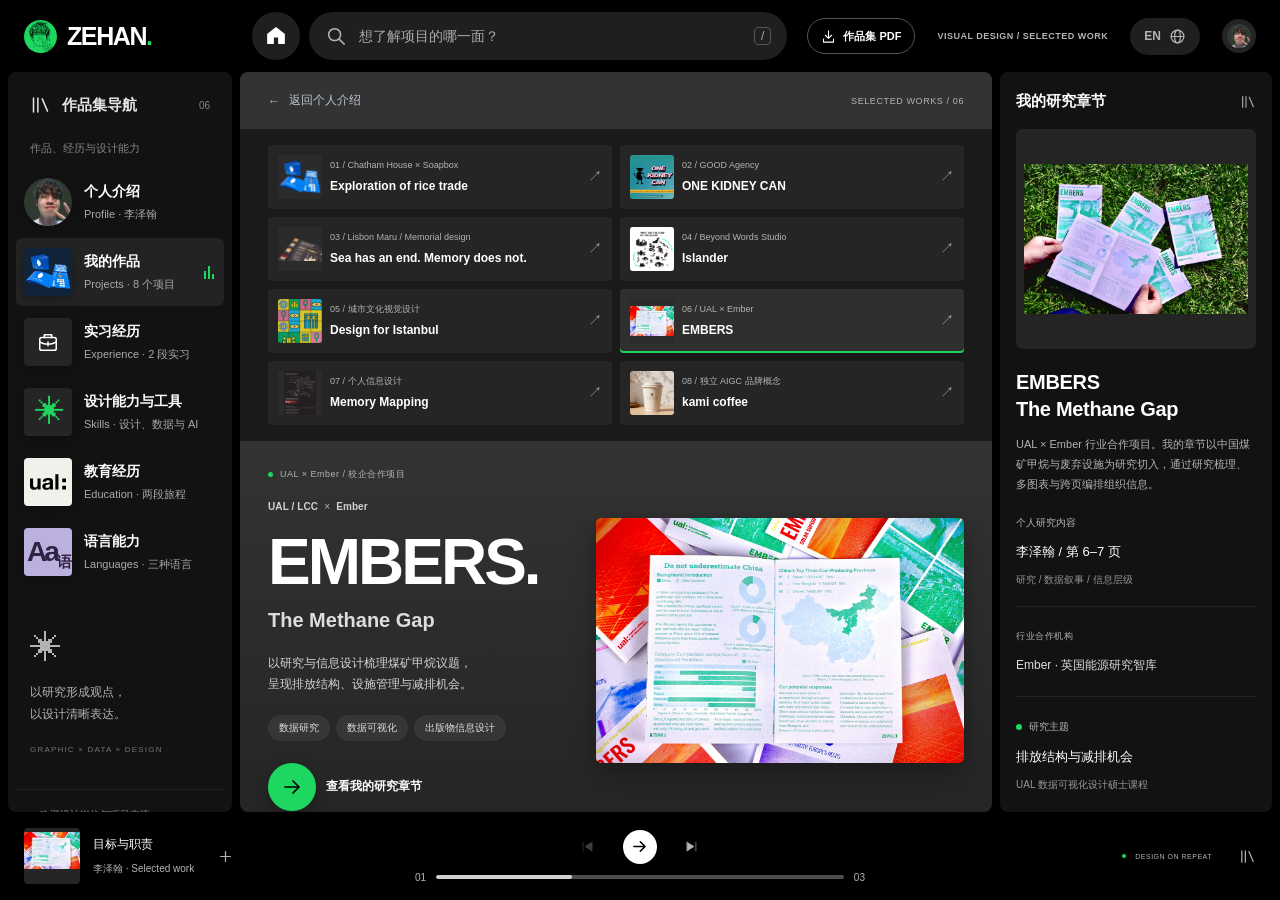
==== commit 8ad1fa67: "Add downloadable 22-page portfolio PDF and shared download links" ====
--- a/ember.html
+++ b/ember.html
@@ -7,7 +7,7 @@
   <title>EMBERS · Ember 合作信息设计 — 李泽翰</title>
   <link rel="icon" href="./favicon.svg" type="image/svg+xml">
   <link rel="stylesheet" href="./style.css"><link rel="stylesheet" href="./work.css">
-  <link rel="stylesheet" href="./spotify.css">
+  <link rel="stylesheet" href="./spotify.css?v=20261110-pdf">
 </head>
 <body class="work-page ember-project" data-project="ember">
 <svg class="icon-defs" xmlns="http://www.w3.org/2000/svg" aria-hidden="true"><defs>
@@ -31,7 +31,7 @@
   <a class="wordmark" href="./index.html#profile" aria-label="李泽翰，首页"><span class="brand-disc"><img src="./assets/li-zehan-line-logo.png" alt="" width="1254" height="1254"></span>ZEHAN<span class="brand-dot">.</span></a>
   <div class="top-center"><a class="icon-button home-button" href="./index.html#profile" aria-label="回到个人档案"><svg><use href="#i-home"/></svg></a>
   <div class="search-wrap"><svg><use href="#i-search"/></svg><input id="search" type="search" placeholder="搜索作品、能力或联系方式" aria-label="搜索个人档案" autocomplete="off"><kbd>/</kbd><div id="search-results" class="search-results" hidden></div></div></div>
-  <div class="top-right"><span class="edition">VISUAL DESIGN / SELECTED WORK</span><button id="language-toggle" class="language-toggle" aria-label="Switch to English">EN <svg><use href="#i-globe"/></svg></button><a class="mini-avatar" href="./index.html#profile" aria-label="个人档案"><img src="./assets/li-zehan-portrait.png" alt="李泽翰" width="1080" height="1208" decoding="async"></a></div>
+  <div class="top-right"><a class="portfolio-pdf-top" href="./downloads/Li-Zehan-Design-Portfolio.pdf" download="Li-Zehan-Design-Portfolio.pdf" aria-label="下载作品集 PDF"><svg viewBox="0 0 24 24" aria-hidden="true"><path d="M12 3v12m-5-5 5 5 5-5M4 16v5h16v-5"/></svg><span data-en="Portfolio PDF">作品集 PDF</span></a><span class="edition">VISUAL DESIGN / SELECTED WORK</span><button id="language-toggle" class="language-toggle" aria-label="Switch to English">EN <svg><use href="#i-globe"/></svg></button><a class="mini-avatar" href="./index.html#profile" aria-label="个人档案"><img src="./assets/li-zehan-portrait.png" alt="李泽翰" width="1080" height="1208" decoding="async"></a></div>
 </header>
 <div class="workspace">
 <aside class="sidebar" aria-label="网站导航">
--- a/spotify.css
+++ b/spotify.css
@@ -382,3 +382,14 @@
 .aigc-project-proof>span{font-size:9px;letter-spacing:.7px;color:#b3b3b3}.aigc-project-proof strong{grid-column:1;font-size:12px;line-height:1.6}.aigc-project-proof b{grid-column:2;grid-row:1/3;align-self:center;color:#1ed760;font-size:20px}.aigc-project-proof:hover{background:#252525}
 @media(max-width:1023px){.coffee-project .project-hero{gap:20px}.coffee-project .project-heading h1{font-size:54px}.coffee-subtitle{font-size:14px}}
 @media(max-width:575px){.coffee-project .project-hero{grid-template-columns:1fr;gap:24px;min-height:0}.coffee-project .project-heading h1{font-size:64px}.coffee-project .coffee-hero-art img{height:auto;max-height:none}.coffee-project .coffee-hero-art{margin:0 0 12px}.coffee-project .coffee-gallery{gap:18px 12px}.coffee-gallery-heading{font-size:17px}.coffee-concept-note{padding:16px}.coffee-concept-note p{font-size:11px}.coffee-source-link{font-size:11px}.aigc-project-proof{padding:15px 16px}}
+
+/* Portfolio PDF: shared across both published copies, November 2026. */
+.portfolio-pdf-top{display:inline-flex;align-items:center;gap:7px;flex-shrink:0;min-height:36px;padding:7px 13px;border:1px solid #555;border-radius:999px;color:#fff;font-size:11px;font-weight:700;white-space:nowrap;text-decoration:none}
+.portfolio-pdf-top svg{width:15px;height:15px;fill:none;stroke:currentColor;stroke-width:1.7}
+.portfolio-pdf-top:hover{border-color:#fff;background:#242424}
+.portfolio-pdf-primary{display:inline-flex;align-items:center;gap:10px;padding:11px 17px;border-radius:999px;background:#1ed760;color:#121212;font-size:12px;font-weight:750;text-decoration:none;white-space:nowrap}
+.portfolio-pdf-primary small{font-size:8px;letter-spacing:.5px;opacity:.7}.portfolio-pdf-primary:hover{background:#3be477;transform:scale(1.02)}
+.portfolio-pdf-top:focus-visible,.portfolio-pdf-primary:focus-visible,.download-button:focus-visible{outline:2px solid #fff;outline-offset:4px}
+#download-profile{text-decoration:none}.profile-actions{flex-wrap:wrap}
+@media(max-width:1199px){.top-right .edition{display:none}.profile-actions .action-note{display:none}}
+@media(max-width:575px){.portfolio-pdf-top{padding:7px 10px;min-height:34px;font-size:10px;gap:5px}.portfolio-pdf-top svg{width:13px;height:13px}.profile-actions #download-mobile{display:none}.portfolio-pdf-primary{font-size:11px;padding:10px 13px;gap:7px}.portfolio-pdf-primary small{font-size:7px}}
